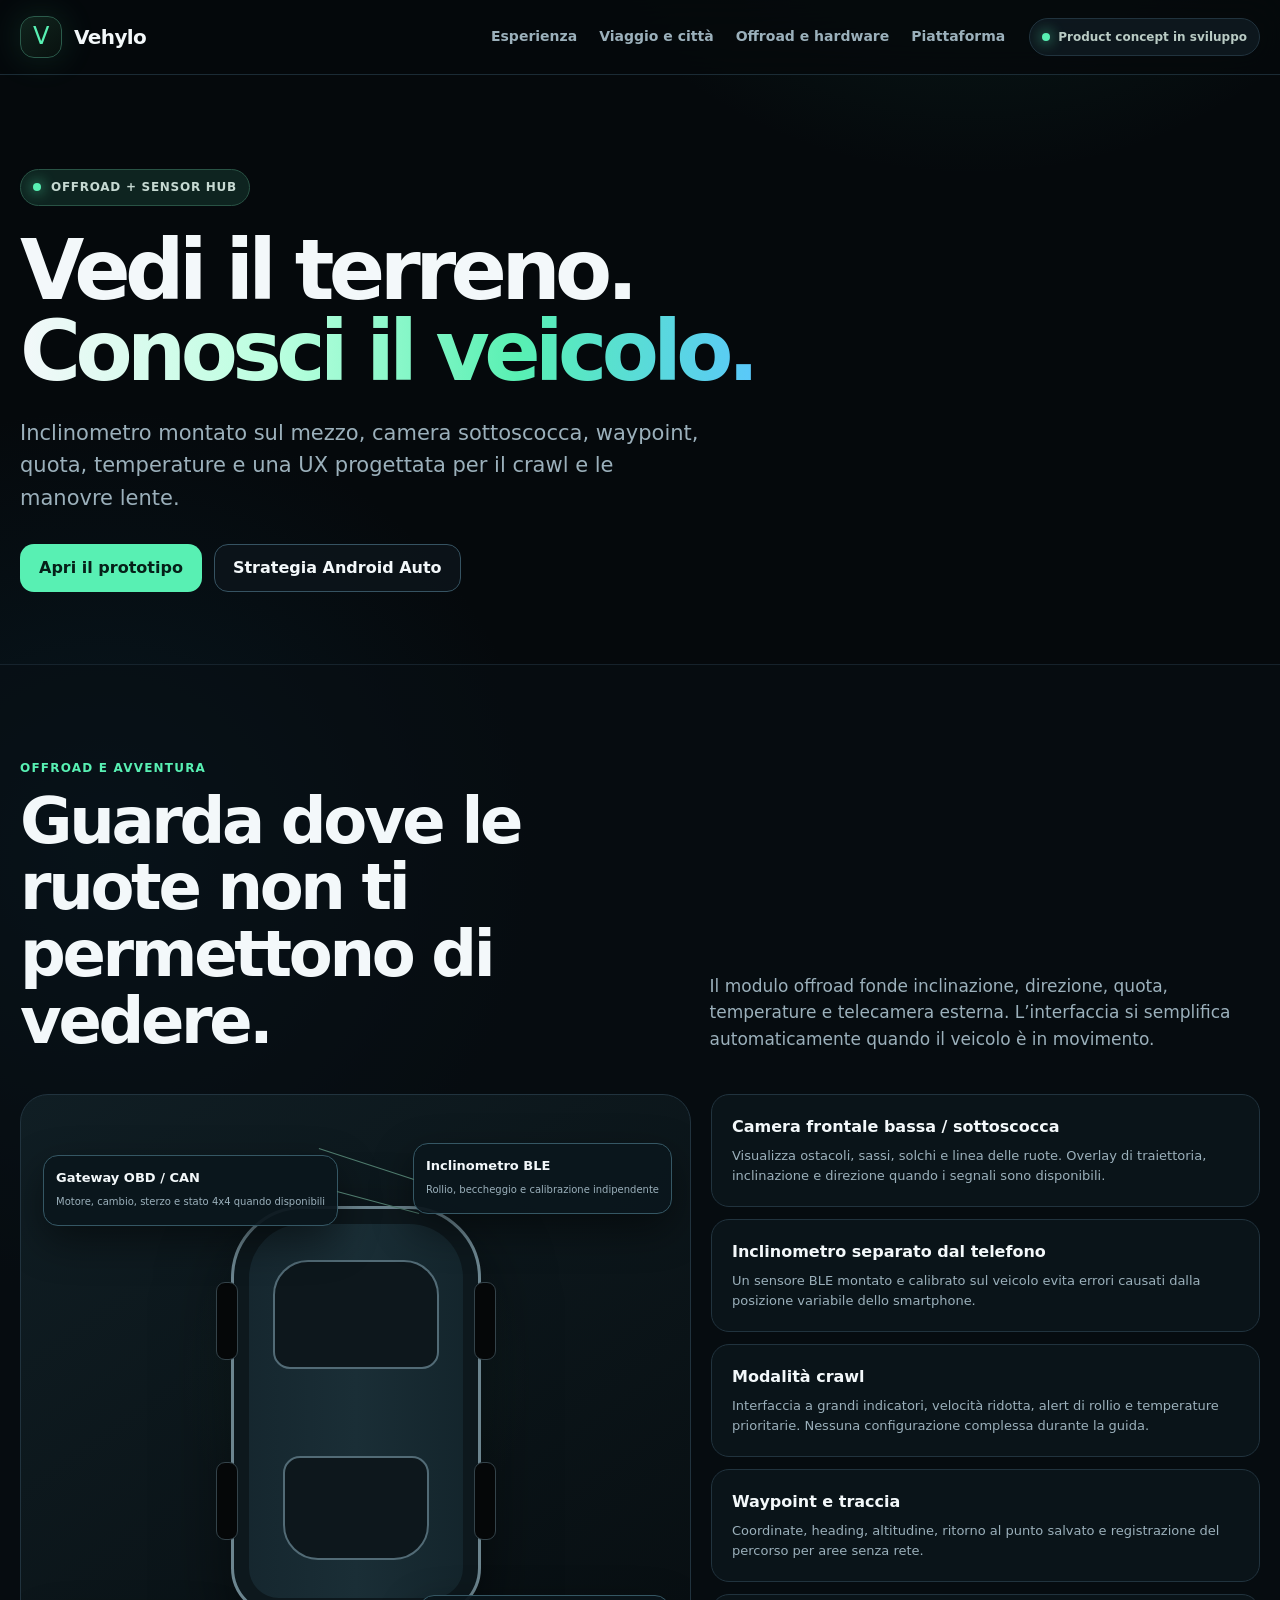
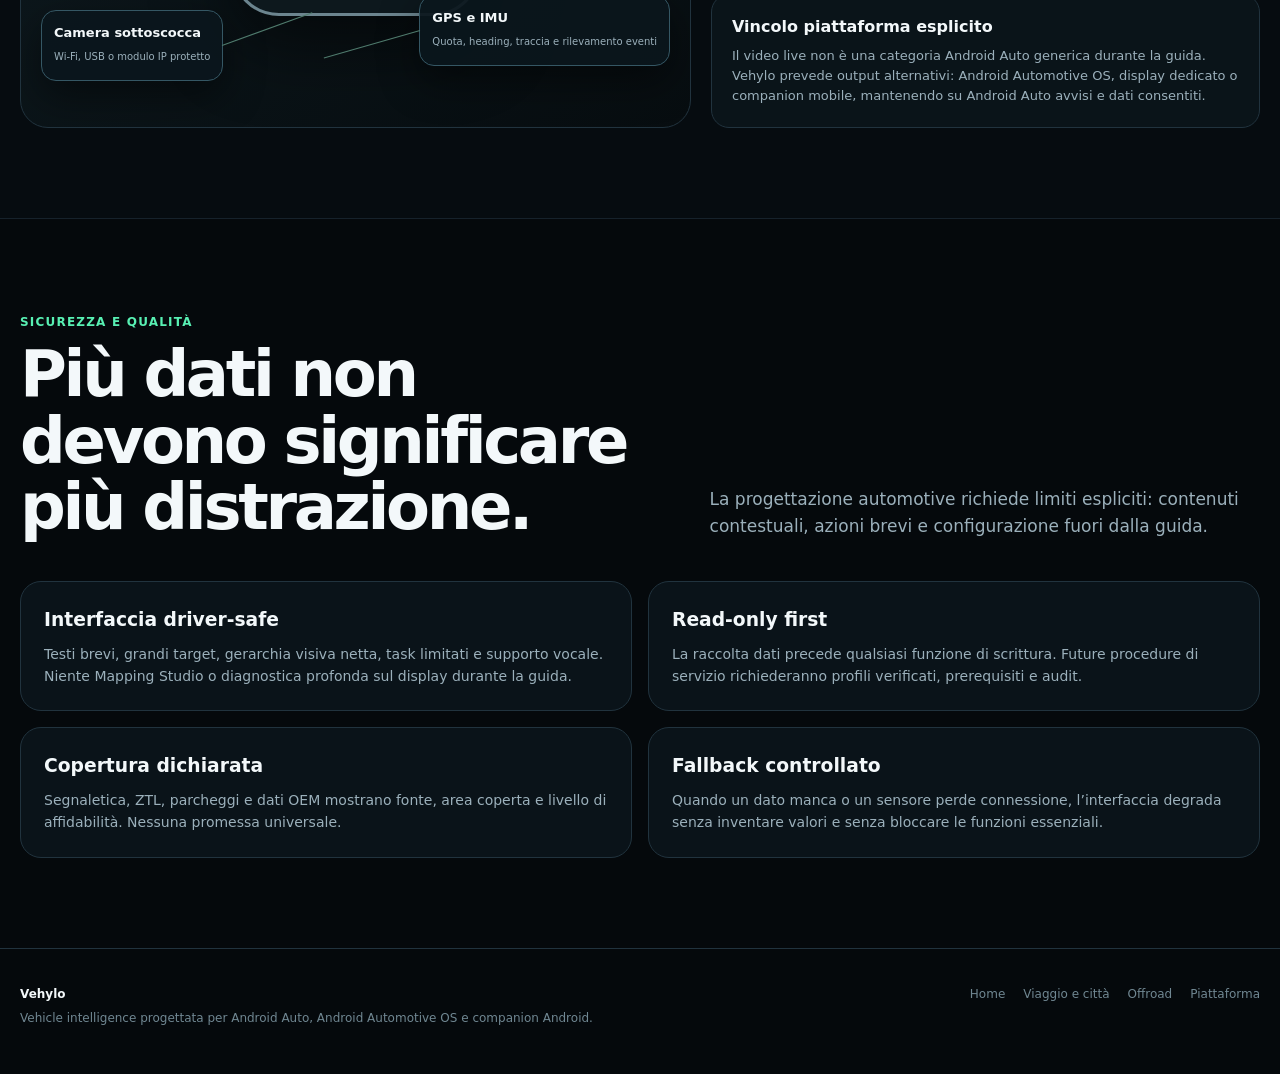
==== offroad.html @ 091d708d "Add offroad hardware experience page" ====
<!doctype html><html lang="it" data-theme="dark"><head><meta charset="utf-8"><meta name="viewport" content="width=device-width,initial-scale=1"><meta name="theme-color" content="#050a0d"><meta name="color-scheme" content="dark"><meta name="description" content="Vehylo: vehicle intelligence per Android Auto, viaggio, città e offroad."><title>Vehylo — Offroad, sensori e telecamere</title><link rel="stylesheet" href="assets/vehylo-v2-base.css"><link rel="stylesheet" href="assets/vehylo-v2-components-1.css"><link rel="stylesheet" href="assets/vehylo-v2-components-2.css"><link rel="stylesheet" href="assets/vehylo-v2-components-3.css"><link rel="stylesheet" href="assets/vehylo-v2-components-4.css"></head><body><header class="topbar"><div class="container nav"><a class="brand" href="index.html"><span class="logo">V</span><span>Vehylo</span></a><nav class="navlinks" aria-label="Navigazione principale"><a href="index.html#esperienza">Esperienza</a><a href="viaggio-urbano.html">Viaggio e città</a><a href="offroad.html">Offroad e hardware</a><a href="platform.html">Piattaforma</a></nav><span class="nav-status"><span class="pulse"></span> Product concept in sviluppo</span><a class="menu-button" href="platform.html" aria-label="Apri sezioni">☰</a></div></header><main id="top"><section class="hero"><div class="container"><span class="eyebrow"><span class="pulse"></span>OFFROAD + SENSOR HUB</span><h1>Vedi il terreno.<br><span class="gradient-text">Conosci il veicolo.</span></h1><p class="hero-copy">Inclinometro montato sul mezzo, camera sottoscocca, waypoint, quota, temperature e una UX progettata per il crawl e le manovre lente.</p><div class="hero-actions"><a class="button" href="index.html#esperienza">Apri il prototipo</a><a class="button secondary" href="platform.html">Strategia Android Auto</a></div></div></section><section class="section soft" id="offroad">
<div class="container">
<div class="section-heading">
<div><span class="section-kicker">Offroad e avventura</span><h2>Guarda dove le ruote non ti permettono di vedere.</h2></div>
<p>Il modulo offroad fonde inclinazione, direzione, quota, temperature e telecamera esterna. L’interfaccia si semplifica automaticamente quando il veicolo è in movimento.</p>
</div>
<div class="hardware-layout">
<div aria-label="Schema sensori e telecamera Vehylo" class="hardware-visual">
<div class="car-silhouette"><i class="wheel w1"></i><i class="wheel w2"></i><i class="wheel w3"></i><i class="wheel w4"></i></div>
<div class="hardware-node obd"><strong>Gateway OBD / CAN</strong><span>Motore, cambio, sterzo e stato 4x4 quando disponibili</span></div>
<div class="hardware-node incline"><strong>Inclinometro BLE</strong><span>Rollio, beccheggio e calibrazione indipendente</span></div>
<div class="hardware-node camera"><strong>Camera sottoscocca</strong><span>Wi-Fi, USB o modulo IP protetto</span></div>
<div class="hardware-node gps"><strong>GPS e IMU</strong><span>Quota, heading, traccia e rilevamento eventi</span></div>
</div>
<div class="hardware-copy">
<div class="hardware-item"><strong>Camera frontale bassa / sottoscocca</strong><p>Visualizza ostacoli, sassi, solchi e linea delle ruote. Overlay di traiettoria, inclinazione e direzione quando i segnali sono disponibili.</p></div>
<div class="hardware-item"><strong>Inclinometro separato dal telefono</strong><p>Un sensore BLE montato e calibrato sul veicolo evita errori causati dalla posizione variabile dello smartphone.</p></div>
<div class="hardware-item"><strong>Modalità crawl</strong><p>Interfaccia a grandi indicatori, velocità ridotta, alert di rollio e temperature prioritarie. Nessuna configurazione complessa durante la guida.</p></div>
<div class="hardware-item"><strong>Waypoint e traccia</strong><p>Coordinate, heading, altitudine, ritorno al punto salvato e registrazione del percorso per aree senza rete.</p></div>
<div class="hardware-item"><strong>Vincolo piattaforma esplicito</strong><p>Il video live non è una categoria Android Auto generica durante la guida. Vehylo prevede output alternativi: Android Automotive OS, display dedicato o companion mobile, mantenendo su Android Auto avvisi e dati consentiti.</p></div>
</div>
</div>
</div>
</section><section class="section" id="sicurezza">
<div class="container">
<div class="section-heading">
<div><span class="section-kicker">Sicurezza e qualità</span><h2>Più dati non devono significare più distrazione.</h2></div>
<p>La progettazione automotive richiede limiti espliciti: contenuti contestuali, azioni brevi e configurazione fuori dalla guida.</p>
</div>
<div class="safety-grid">
<div class="safety-card"><h3>Interfaccia driver-safe</h3><p>Testi brevi, grandi target, gerarchia visiva netta, task limitati e supporto vocale. Niente Mapping Studio o diagnostica profonda sul display durante la guida.</p></div>
<div class="safety-card"><h3>Read-only first</h3><p>La raccolta dati precede qualsiasi funzione di scrittura. Future procedure di servizio richiederanno profili verificati, prerequisiti e audit.</p></div>
<div class="safety-card"><h3>Copertura dichiarata</h3><p>Segnaletica, ZTL, parcheggi e dati OEM mostrano fonte, area coperta e livello di affidabilità. Nessuna promessa universale.</p></div>
<div class="safety-card"><h3>Fallback controllato</h3><p>Quando un dato manca o un sensore perde connessione, l’interfaccia degrada senza inventare valori e senza bloccare le funzioni essenziali.</p></div>
</div>
</div>
</section></main><footer><div class="container footer-grid"><div><div class="footer-brand">Vehylo</div><div>Vehicle intelligence progettata per Android Auto, Android Automotive OS e companion Android.</div></div><div class="footer-links"><a href="index.html">Home</a><a href="viaggio-urbano.html">Viaggio e città</a><a href="offroad.html">Offroad</a><a href="platform.html">Piattaforma</a></div></div></footer></body></html>
---- assets/vehylo-v2-base.css ----
:root {
      --bg: #05090c;
      --bg-soft: #091117;
      --surface: #0c151b;
      --surface-2: #111e26;
      --surface-3: #162630;
      --line: #21333e;
      --line-strong: #365362;
      --text: #f3f8fa;
      --muted: #9bb0bb;
      --muted-2: #708792;
      --green: #58f0b3;
      --green-soft: #183e32;
      --blue: #5ac8fa;
      --blue-soft: #143346;
      --orange: #ffb76a;
      --red: #ff7474;
      --yellow: #f6dc72;
      --radius-sm: 12px;
      --radius: 20px;
      --radius-lg: 32px;
      --shadow: 0 24px 80px rgba(0, 0, 0, .42);
      --max: 1240px;
    }

    * { box-sizing: border-box; }
    html { scroll-behavior: smooth; }
    body {
      margin: 0;
      min-width: 320px;
      color: var(--text);
      background:
        radial-gradient(circle at 76% -12%, rgba(31, 128, 101, .28), transparent 31rem),
        radial-gradient(circle at 8% 32%, rgba(20, 77, 106, .22), transparent 28rem),
        var(--bg);
      font-family: Inter, ui-sans-serif, system-ui, -apple-system, BlinkMacSystemFont, "Segoe UI", sans-serif;
      line-height: 1.55;
      -webkit-font-smoothing: antialiased;
    }

    a { color: inherit; text-decoration: none; }
    button, input, textarea { font: inherit; }
    button { color: inherit; }
    img, svg { max-width: 100%; }
    section { scroll-margin-top: 88px; }

    .container {
      width: min(var(--max), calc(100% - 36px));
      margin-inline: auto;
    }

    .topbar {
      position: sticky;
      top: 0;
      z-index: 100;
      background: rgba(5, 9, 12, .82);
      border-bottom: 1px solid rgba(54, 83, 98, .48);
      backdrop-filter: blur(18px);
    }

    .nav {
      min-height: 74px;
      display: flex;
      align-items: center;
      gap: 24px;
    }

    .brand {
      display: inline-flex;
      align-items: center;
      gap: 12px;
      font-size: 20px;
      font-weight: 850;
      letter-spacing: -.03em;
    }

    .logo {
      width: 42px;
      height: 42px;
      display: grid;
      place-items: center;
      border: 1px solid #2b5b4b;
      border-radius: 14px;
      color: var(--green);
      background: linear-gradient(145deg, #10241d, #08110f);
      box-shadow: 0 0 36px rgba(88, 240, 179, .14);
      font-weight: 500;
      font-size: 24px;
    }

    .navlinks {
      margin-left: auto;
      display: flex;
      align-items: center;
      gap: 22px;
      color: var(--muted);
      font-size: 14px;
      font-weight: 650;
    }

    .navlinks a:hover { color: var(--text); }

    .nav-status {
      display: inline-flex;
      align-items: center;
      gap: 8px;
      padding: 9px 12px;
      border: 1px solid var(--line);
      border-radius: 999px;
      color: #b9cbc4;
      background: rgba(17, 30, 38, .72);
      font-size: 12px;
      font-weight: 700;
    }

    .pulse {
      width: 8px;
      height: 8px;
      border-radius: 50%;
      background: var(--green);
      box-shadow: 0 0 14px var(--green);
    }

    .menu-button { display: none; }

    .hero {
      padding: 94px 0 72px;
      overflow: hidden;
    }

    .hero-grid {
      display: grid;
      grid-template-columns: .92fr 1.08fr;
      align-items: center;
      gap: 66px;
    }

    .eyebrow {
      display: inline-flex;
      align-items: center;
      gap: 10px;
      color: #c6d9d2;
      background: rgba(19, 48, 40, .7);
      border: 1px solid #295345;
      border-radius: 999px;
      padding: 8px 12px;
      font-size: 12px;
      font-weight: 750;
      letter-spacing: .06em;
      text-transform: uppercase;
    }

    h1, h2, h3, p { margin-top: 0; }

    h1 {
      margin: 24px 0 24px;
      max-width: 780px;
      font-size: clamp(48px, 6.5vw, 88px);
      line-height: .98;
      letter-spacing: -.067em;
    }

    .gradient-text {
      color: transparent;
      background: linear-gradient(92deg, var(--text) 0%, #baffdf 35%, var(--green) 68%, var(--blue) 100%);
      -webkit-background-clip: text;
      background-clip: text;
    }

    .hero-copy {
      max-width: 680px;
      color: var(--muted);
      font-size: clamp(17px, 2vw, 21px);
    }

    .hero-actions {
      display: flex;
      flex-wrap: wrap;
      gap: 12px;
      margin-top: 30px;
    }

    .button {
      min-height: 48px;
      display: inline-flex;
      align-items: center;
      justify-content: center;
      gap: 9px;
      padding: 0 18px;
      border: 1px solid transparent;
      border-radius: 14px;
      background: var(--green);
      color: #062019;
      font-weight: 850;
      cursor: pointer;
      transition: transform .18s ease, border-color .18s ease, background .18s ease;
    }

    .button:hover { transform: translateY(-2px); }
    .button.secondary {
      color: var(--text);
      border-color: var(--line-strong);
      background: rgba(12, 21, 27, .84);
    }

    .hero-meta {
      display: grid;
      grid-template-columns: repeat(3, minmax(0, 1fr));
      gap: 10px;
      margin-top: 34px;
      max-width: 640px;
    }

    .meta-card {
      min-height: 92px;
      padding: 15px;
      border: 1px solid var(--line);
      border-radius: 16px;
      background: rgba(9, 17, 23, .76);
    }

    .meta-card strong { display: block; font-size: 15px; }
    .meta-card span { color: var(--muted-2); font-size: 12px; }

    .headunit-shell {
      position: relative;
      padding: 18px;
      border: 1px solid #304956;
      border-radius: 38px;
      background: linear-gradient(145deg, #17232a, #070b0e 70%);
      box-shadow: var(--shadow), 0 0 90px rgba(88, 240, 179, .09);
    }

    .headunit-shell::before,
    .headunit-shell::after {
      content: "";
      position: absolute;
      top: 50%;
      width: 9px;
      height: 84px;
      border-radius: 8px;
      background: #18242b;
      border: 1px solid #263740;
      transform: translateY(-50%);
    }
    .headunit-shell::before { left: -10px; }
    .headunit-shell::after { right: -10px; }

    .headunit {
      position: relative;
      aspect-ratio: 16 / 9.35;
      overflow: hidden;
      border: 1px solid #263c46;
      border-radius: 26px;
      background: #071016;
    }

    .headunit-status {
      height: 42px;
      display: flex;
      align-items: center;
      justify-content: space-between;
      gap: 12px;
      padding: 0 18px;
      color: #b3c4cc;
      background: #0c151b;
      border-bottom: 1px solid #1c2c35;
      font-size: 11px;
      font-weight: 720;
    }

    .headunit-status .left,
    .headunit-status .right { display: flex; align-items: center; gap: 10px; }

    .signal-bars { display: inline-flex; gap: 2px; align-items: end; height: 13px; }
    .signal-bars i { display: block; width: 3px; background: #cfe0e7; border-radius: 2px; }
    .signal-bars i:nth-child(1) { height: 4px; }
    .signal-bars i:nth-child(2) { height: 7px; }
    .signal-bars i:nth-child(3) { height: 10px; }
    .signal-bars i:nth-child(4) { height: 13px; }

    .headunit-body {
      display: grid;
      grid-template-columns: 82px 1fr;
      height: calc(100% - 42px);
    }

    .car-rail {
      display: flex;
      flex-direction: column;
      align-items: center;
      gap: 10px;
      padding: 14px 10px;
      background: #091218;
      border-right: 1px solid #1b2a32;
    }

    .rail-icon {
      width: 52px;
      height: 48px;
      display: grid;
      place-items: center;
      border: 1px solid transparent;
      border-radius: 15px;
      color: #78909b;
      background: transparent;
      font-size: 18px;
    }

    .rail-icon.active {
      color: var(--green);
      background: #10251f;
      border-color: #285444;
      box-shadow: inset 3px 0 0 var(--green);
    }

    .rail-icon.bottom { margin-top: auto; }

    .car-content {
      position: relative;
      overflow: hidden;
      padding: 17px;
      background:
        linear-gradient(110deg, rgba(7, 16, 22, .98), rgba(9, 23, 28, .95)),
        radial-gradient(circle at 70% 20%, #15382e, transparent 60%);
    }

    .car-topline {
      display: flex;
      justify-content: space-between;
      align-items: start;
      gap: 14px;
      margin-bottom: 14px;
    }

    .car-title small { color: var(--muted-2); font-size: 10px; letter-spacing: .08em; }
    .car-title strong { display: block; margin-top: 2px; font-size: 19px; letter-spacing: -.02em; }

    .drive-badge {
      display: inline-flex;
      align-items: center;
      gap: 6px;
      padding: 7px 9px;
      border: 1px solid #254b3f;
      border-radius: 999px;
      color: #aee6d0;
      background: #10271f;
      font-size: 9px;
      font-weight: 750;
    }

    .travel-layout {
      display: grid;
      grid-template-columns: 1.4fr .8fr;
      gap: 12px;
      height: calc(100% - 54px);
    }

    .map-card {
      position: relative;
      min-height: 0;
      overflow: hidden;
      border: 1px solid #22343d;
      border-radius: 18px;
      background: #10212a;
    }

    .map-grid {
      position: absolute;
      inset: 0;
      opacity: .65;
      background:
        linear-gradient(32deg, transparent 46%, #2a4852 47%, #2a4852 49%, transparent 50%),
        linear-gradient(145deg, transparent 36%, #203942 37%, #203942 39%, transparent 40%),
        repeating-linear-gradient(0deg, transparent 0 36px, rgba(62, 92, 104, .28) 37px 38px),
        repeating-linear-gradient(90deg, transparent 0 52px, rgba(62, 92, 104, .26) 53px 54px),
        #10212a;
    }

    .route {
      position: absolute;
      width: 78%;
      height: 54%;
      left: 9%;
      top: 24%;
      border: 5px solid transparent;
      border-top-color: var(--blue);
      border-right-color: var(--blue);
      border-radius: 50%;
      transform: rotate(-12deg);
      filter: drop-shadow(0 0 8px rgba(90, 200, 250, .42));
    }

    .route::after {
      content: "";
      position: absolute;
      right: 3%;
      bottom: -6px;
      width: 11px;
      height: 11px;
      border-radius: 50%;
      background: var(--blue);
      border: 3px solid white;
    }

    .vehicle-arrow {
      position: absolute;
      left: 47%;
      top: 48%;
      width: 0;
      height: 0;
      border-left: 9px solid transparent;
      border-right: 9px solid transparent;
      border-bottom: 23px solid white;
      filter: drop-shadow(0 4px 7px #000);
      transform: rotate(28deg);
    }

    .speed-limit {
      position: absolute;
      left: 13px;
      bottom: 13px;
      width: 52px;
      height: 52px;
      display: grid;
      place-items: center;
      border: 5px solid #ef4c4c;
      border-radius: 50%;
      color: #10171a;
      background: white;
      font-size: 19px;
      font-weight: 900;
    }

    .map-chip {
      position: absolute;
      right: 12px;
      top: 12px;
      padding: 8px 10px;
      border: 1px solid #315160;
      border-radius: 12px;
      background: rgba(5, 13, 17, .84);
      color: #cbdbe2;
      font-size: 10px;
    }

    .car-stack { display: grid; grid-template-rows: repeat(3, 1fr); gap: 9px; min-height: 0; }
    .car-card {
      min-height: 0;
      padding: 12px;
      border: 1px solid #263b45;
      border-radius: 15px;
      background: linear-gradient(145deg, #122129, #0a151b);
    }
    .car-card small { color: #8198a3; font-size: 9px; text-transform: uppercase; letter-spacing: .07em; }
    .car-card strong { display: block; margin-top: 3px; font-size: 16px; line-height: 1.15; }
    .car-card span { display: block; margin-top: 4px; color: #9fb3bc; font-size: 9px; line-height: 1.25; }

    .floating-note {
      position: absolute;
      right: -22px;
      bottom: -28px;
      max-width: 270px;
      padding: 16px;
      border: 1px solid #2d5649;
      border-radius: 18px;
      color: #bed7ce;
      background: rgba(12, 31, 25, .94);
      box-shadow: var(--shadow);
      font-size: 12px;
    }
    .floating-note strong { display: block; color: var(--green); margin-bottom: 4px; }

    .truth-strip {
      padding: 18px 0 0;
    }

    .truth-box {
      display: grid;
      grid-template-columns: auto 1fr;
      gap: 16px;
      align-items: start;
      padding: 20px;
      border: 1px solid #375564;
      border-radius: 18px;
      background: rgba(12, 23, 29, .82);
    }

    .truth-icon {
      width: 42px;
      height: 42px;
      display: grid;
      place-items: center;
      border-radius: 13px;
      background: var(--blue-soft);
      color: var(--blue);
      font-weight: 900;
    }

    .truth-box strong { display: block; margin-bottom: 5px; }
    .truth-box p { margin-bottom: 0; color: var(--muted); font-size: 14px; }

    .section {
      padding: 90px 0;
    }

    .section.soft {
      border-top: 1px solid rgba(33, 51, 62, .58);
      border-bottom: 1px solid rgba(33, 51, 62, .58);
      background: rgba(8, 15, 20, .58);
    }

    .section-heading {
      display: grid;
      grid-template-columns: 1fr .85fr;
      gap: 42px;
      align-items: end;
      margin-bottom: 40px;
    }

    .section-kicker {
      display: inline-block;
      margin-bottom: 10px;
      color: var(--green);
      font-size: 12px;
      font-weight: 850;
      letter-spacing: .1em;
      text-transform: uppercase;
    }

    h2 {
      margin-bottom: 0;
      font-size: clamp(37px, 5vw, 64px);
      line-height: 1.04;
      letter-spacing: -.052em;
    }

    .section-heading p {
      margin-bottom: 2px;
      color: var(--muted);
      font-size: 17px;
    }

    .platform-grid {
      display: grid;
      grid-template-columns: repeat(3, 1fr);
      gap: 16px;
    }

    .platform-card {
      position: relative;
      min-height: 310px;
      padding: 25px;
      overflow: hidden;
      border: 1px solid var(--line);
      border-radius: 24px;
      background: linear-gradient(145deg, rgba(17, 30, 38, .92), rgba(8, 16, 21, .96));
    }

    .platform-card::after {
      content: "";
      position: absolute;
      width: 180px;
      height: 180px;
      right: -70px;
      bottom: -70px;
      border-radius: 50%;
      background: radial-gradient(circle, rgba(88, 240, 179, .14), transparent 66%);
    }

    .platform-number {
      color: #69828e;
      font-size: 12px;
      font-weight: 800;
    }

    .platform-card h3 { margin: 44px 0 12px; font-size: 25px; letter-spacing: -.035em; }
    .platform-card p { color: var(--muted); font-size: 14px; }
    .platform-list { display: grid; gap: 9px; margin-top: 20px; }
    .platform-list div { display: flex; gap: 9px; color: #c6d5dc; font-size: 13px; }
    .platform-list div::before { content: "✓"; color: var(--green); font-weight: 900; }
---- assets/vehylo-v2-components-1.css ----
.simulator {
      display: grid;
      grid-template-columns: 250px 1fr;
      gap: 18px;
    }

    .mode-list {
      display: grid;
      align-content: start;
      gap: 10px;
    }

    .mode-button {
      width: 100%;
      display: grid;
      grid-template-columns: 43px 1fr;
      gap: 12px;
      align-items: center;
      padding: 14px;
      text-align: left;
      border: 1px solid var(--line);
      border-radius: 16px;
      background: rgba(10, 20, 26, .8);
      cursor: pointer;
      transition: border-color .18s ease, background .18s ease, transform .18s ease;
    }

    .mode-button:hover { transform: translateX(3px); }
    .mode-button.active {
      border-color: #39735f;
      background: #102a22;
    }

    .mode-icon {
      width: 43px;
      height: 43px;
      display: grid;
      place-items: center;
      border: 1px solid #2a4652;
      border-radius: 13px;
      color: #a9bec7;
      background: #0b171d;
      font-size: 18px;
    }
    .mode-button.active .mode-icon { color: var(--green); border-color: #346b57; background: #112c23; }
    .mode-button strong { display: block; font-size: 14px; }
    .mode-button small { color: var(--muted-2); font-size: 11px; }

    .simulator-stage {
      min-width: 0;
      padding: 16px;
      border: 1px solid #2c414c;
      border-radius: 30px;
      background: linear-gradient(145deg, #17242b, #080d10);
      box-shadow: var(--shadow);
    }

    .sim-screen {
      min-height: 610px;
      border: 1px solid #263c47;
      border-radius: 22px;
      overflow: hidden;
      background: #081116;
    }

    .sim-status {
      height: 50px;
      display: flex;
      justify-content: space-between;
      align-items: center;
      padding: 0 19px;
      color: #afc0c8;
      border-bottom: 1px solid #1e2e36;
      background: #0c161c;
      font-size: 12px;
    }

    .sim-appbar {
      height: 66px;
      display: flex;
      align-items: center;
      gap: 12px;
      padding: 0 20px;
      border-bottom: 1px solid #1e3039;
    }

    .sim-app-icon {
      width: 40px;
      height: 40px;
      display: grid;
      place-items: center;
      border-radius: 12px;
      color: var(--green);
      background: #10261f;
      border: 1px solid #28503f;
    }

    .sim-appbar strong { display: block; }
    .sim-appbar small { color: var(--muted-2); }
    .sim-mode-label { margin-left: auto; padding: 7px 10px; border-radius: 99px; color: #b6cec5; background: #13251f; font-size: 11px; }

    .sim-content { padding: 18px; }
    .sim-grid { display: grid; grid-template-columns: 1.3fr .7fr; gap: 14px; }
    .sim-main, .sim-side-card {
      border: 1px solid #263b46;
      border-radius: 19px;
      background: linear-gradient(145deg, #112129, #0a151a);
    }

    .sim-main { min-height: 392px; padding: 18px; }
    .sim-side { display: grid; gap: 12px; }
    .sim-side-card { padding: 16px; }
    .sim-side-card small { color: var(--muted-2); text-transform: uppercase; letter-spacing: .08em; font-size: 10px; }
    .sim-side-card strong { display: block; margin-top: 4px; font-size: 22px; }
    .sim-side-card p { margin: 6px 0 0; color: var(--muted); font-size: 12px; }

    .sim-alert {
      display: flex;
      align-items: center;
      gap: 12px;
      margin-top: 14px;
      padding: 15px;
      border: 1px solid #4b4a30;
      border-radius: 16px;
      background: #282518;
    }
    .sim-alert .alert-icon { width: 39px; height: 39px; display: grid; place-items: center; border-radius: 12px; background: #423817; color: var(--yellow); }
    .sim-alert strong { display: block; font-size: 13px; }
    .sim-alert span { color: #c8bd8a; font-size: 11px; }

    .route-overview {
      position: relative;
      height: 100%;
      min-height: 350px;
      overflow: hidden;
      border-radius: 14px;
      background:
        linear-gradient(36deg, transparent 47%, rgba(72, 105, 117, .45) 48%, rgba(72, 105, 117, .45) 49%, transparent 50%),
        linear-gradient(150deg, transparent 38%, rgba(54, 87, 100, .37) 39%, rgba(54, 87, 100, .37) 41%, transparent 42%),
        repeating-linear-gradient(0deg, transparent 0 47px, rgba(67, 93, 105, .19) 48px 49px),
        repeating-linear-gradient(90deg, transparent 0 67px, rgba(67, 93, 105, .18) 68px 69px),
        #11252d;
    }

    .route-line {
      position: absolute;
      left: 16%;
      top: 23%;
      width: 67%;
      height: 55%;
      border: 7px solid transparent;
      border-top-color: var(--blue);
      border-right-color: var(--blue);
      border-radius: 50%;
      transform: rotate(-10deg);
    }

    .route-pin { position: absolute; right: 17%; bottom: 20%; width: 15px; height: 15px; border-radius: 50%; border: 4px solid white; background: var(--blue); }
    .route-label { position: absolute; left: 16px; top: 16px; padding: 9px 12px; border: 1px solid #36515d; border-radius: 12px; background: rgba(5, 13, 17, .82); font-size: 12px; }
    .route-speed { position: absolute; left: 17px; bottom: 17px; width: 62px; height: 62px; display: grid; place-items: center; border: 6px solid #ef5151; border-radius: 50%; color: #101416; background: white; font-weight: 900; font-size: 22px; }

    .urban-map {
      position: relative;
      min-height: 350px;
      overflow: hidden;
      border-radius: 14px;
      background: #111f26;
    }
    .urban-road { position: absolute; background: #263943; border: 1px solid #334c57; }
    .urban-road.r1 { left: -10%; top: 41%; width: 120%; height: 72px; transform: rotate(-8deg); }
    .urban-road.r2 { left: 45%; top: -10%; width: 72px; height: 120%; transform: rotate(14deg); }
    .urban-road.r3 { left: -8%; top: 72%; width: 115%; height: 50px; transform: rotate(4deg); }
    .urban-block { position: absolute; border: 1px solid #2a424d; border-radius: 7px; background: #182b34; }
    .urban-block.b1 { left: 8%; top: 8%; width: 26%; height: 25%; }
    .urban-block.b2 { left: 61%; top: 8%; width: 29%; height: 29%; }
    .urban-block.b3 { left: 9%; top: 55%; width: 24%; height: 13%; }
    .urban-block.b4 { left: 64%; top: 55%; width: 27%; height: 13%; }
    .zone-badge { position: absolute; right: 18px; top: 18px; padding: 10px 13px; border: 1px solid #73523e; border-radius: 13px; color: #ffd4b1; background: rgba(62, 35, 22, .9); font-weight: 800; font-size: 12px; }
    .parking-pin { position: absolute; left: 24%; bottom: 20%; width: 42px; height: 42px; display: grid; place-items: center; border: 3px solid white; border-radius: 50%; background: #3379d8; font-weight: 900; }
    .school-pin { position: absolute; left: 54%; top: 34%; padding: 8px 10px; border-radius: 10px; color: #2b2204; background: var(--yellow); font-size: 11px; font-weight: 900; }

    .offroad-main {
      display: grid;
      grid-template-columns: 1.25fr .75fr;
      gap: 13px;
      height: 100%;
    }

    .camera-feed {
      position: relative;
      min-height: 350px;
      overflow: hidden;
      border-radius: 14px;
      background:
        linear-gradient(to bottom, #223642 0 28%, #293a34 29% 43%, #312e26 44% 100%);
    }

    .mountain { position: absolute; bottom: 42%; width: 0; height: 0; border-left: 120px solid transparent; border-right: 120px solid transparent; border-bottom: 115px solid #263d39; }
    .mountain.m1 { left: -30px; }
    .mountain.m2 { right: -40px; border-left-width: 150px; border-right-width: 150px; border-bottom-color: #20352f; }
    .trail { position: absolute; left: 21%; bottom: -10%; width: 58%; height: 66%; background: #4c4436; clip-path: polygon(36% 0, 64% 0, 100% 100%, 0 100%); }
    .rock { position: absolute; border-radius: 45% 55% 35% 65%; background: #5b5448; box-shadow: inset -7px -7px 0 rgba(0,0,0,.13); }
    .rock.r1 { width: 61px; height: 39px; left: 17%; bottom: 15%; }
    .rock.r2 { width: 48px; height: 34px; right: 18%; bottom: 28%; }
    .rock.r3 { width: 32px; height: 23px; left: 46%; bottom: 9%; }
    .camera-label { position: absolute; left: 12px; top: 12px; padding: 8px 10px; border: 1px solid #5a655f; border-radius: 10px; background: rgba(4, 8, 9, .72); color: #dce7e2; font-size: 10px; }
    .trajectory { position: absolute; left: 35%; bottom: 0; width: 30%; height: 68%; border-left: 3px dashed rgba(88, 240, 179, .86); border-right: 3px dashed rgba(88, 240, 179, .86); clip-path: polygon(34% 0, 66% 0, 100% 100%, 0 100%); }

    .inclinometer {
      display: grid;
      align-content: center;
      justify-items: center;
      gap: 16px;
      padding: 14px;
      border: 1px solid #2b4540;
      border-radius: 14px;
      background: #0f211d;
    }

    .roll-gauge {
      position: relative;
      width: 155px;
      height: 155px;
      border: 1px solid #42655b;
      border-radius: 50%;
      background:
        linear-gradient(90deg, transparent 49.5%, rgba(150, 182, 171, .32) 50%, transparent 50.5%),
        linear-gradient(0deg, transparent 49.5%, rgba(150, 182, 171, .32) 50%, transparent 50.5%),
        radial-gradient(circle, #172f28, #0b1814);
    }
    .roll-gauge::after { content: ""; position: absolute; left: 22px; right: 22px; top: 72px; height: 10px; border-radius: 8px; background: var(--green); box-shadow: 0 0 15px rgba(88, 240, 179, .45); transform: rotate(-9deg); }
    .roll-gauge .vehicle-shape { position: absolute; left: 50%; top: 50%; width: 48px; height: 75px; border: 3px solid #e5f3ed; border-radius: 16px 16px 11px 11px; transform: translate(-50%, -50%) rotate(-9deg); }
    .gauge-reading { text-align: center; }
    .gauge-reading strong { display: block; font-size: 27px; }
    .gauge-reading span { color: var(--muted); font-size: 11px; }

    .vehicle-health {
      display: grid;
      grid-template-columns: .72fr 1.28fr;
      gap: 14px;
    }

    .health-score {
      display: grid;
      place-items: center;
      min-height: 350px;
      border-radius: 14px;
      background: radial-gradient(circle, #16392c, #0d1b17 62%);
    }

    .score-ring {
      width: 205px;
      height: 205px;
      display: grid;
      place-items: center;
      border-radius: 50%;
      background: conic-gradient(var(--green) 0 94%, #29423a 94% 100%);
    }
    .score-inner { width: 172px; height: 172px; display: grid; place-items: center; text-align: center; border-radius: 50%; background: #0b1a16; }
    .score-inner strong { display: block; font-size: 50px; line-height: 1; }
    .score-inner span { color: var(--muted); font-size: 12px; }

    .health-list { display: grid; gap: 10px; }
    .health-row { display: grid; grid-template-columns: 1fr auto; gap: 10px; padding: 14px; border: 1px solid #294038; border-radius: 13px; background: #10201b; }
    .health-row small { display: block; color: var(--muted-2); }
    .health-row strong { font-size: 14px; }
    .health-state { align-self: center; padding: 5px 8px; border-radius: 99px; color: #b9f0d8; background: #17382d; font-size: 10px; font-weight: 850; }
    .health-state.warn { color: #ffe0b8; background: #3a2b19; }
---- assets/vehylo-v2-components-2.css ----
.usecase-grid {
      display: grid;
      grid-template-columns: repeat(3, 1fr);
      gap: 16px;
    }

    .feature-card {
      min-height: 265px;
      padding: 24px;
      border: 1px solid var(--line);
      border-radius: 22px;
      background: linear-gradient(145deg, rgba(17, 30, 38, .92), rgba(8, 16, 21, .96));
    }

    .feature-icon {
      width: 46px;
      height: 46px;
      display: grid;
      place-items: center;
      border: 1px solid #315367;
      border-radius: 14px;
      color: var(--blue);
      background: #112531;
      font-weight: 900;
    }

    .feature-card h3 { margin: 35px 0 10px; font-size: 21px; letter-spacing: -.025em; }
    .feature-card p { color: var(--muted); font-size: 14px; }
    .feature-tags { display: flex; flex-wrap: wrap; gap: 6px; margin-top: 18px; }
    .feature-tags span { padding: 5px 8px; border: 1px solid #2b454f; border-radius: 999px; color: #a8bec7; background: #0c1a20; font-size: 10px; }

    .hardware-layout {
      display: grid;
      grid-template-columns: 1.1fr .9fr;
      gap: 20px;
      align-items: stretch;
    }

    .hardware-visual {
      position: relative;
      min-height: 540px;
      overflow: hidden;
      border: 1px solid var(--line);
      border-radius: 28px;
      background:
        radial-gradient(circle at 50% 45%, rgba(40, 90, 75, .28), transparent 36%),
        linear-gradient(145deg, #101e24, #070d10);
    }

    .car-silhouette {
      position: absolute;
      left: 50%;
      top: 50%;
      width: 250px;
      height: 410px;
      border: 3px solid #6c858f;
      border-radius: 72px 72px 48px 48px;
      transform: translate(-50%, -50%);
      background: linear-gradient(90deg, #15262e, #1a2e36 50%, #13242b);
      box-shadow: inset 0 0 0 15px #0d181d, 0 30px 70px #0008;
    }

    .car-silhouette::before { content: ""; position: absolute; left: 39px; right: 39px; top: 51px; height: 105px; border: 2px solid #526b76; border-radius: 35px 35px 17px 17px; background: #0d171c; }
    .car-silhouette::after { content: ""; position: absolute; left: 49px; right: 49px; bottom: 53px; height: 100px; border: 2px solid #526b76; border-radius: 17px 17px 35px 35px; background: #0d171c; }
    .wheel { position: absolute; width: 22px; height: 78px; border-radius: 9px; background: #050708; border: 1px solid #34434a; }
    .wheel.w1 { left: -18px; top: 73px; }
    .wheel.w2 { right: -18px; top: 73px; }
    .wheel.w3 { left: -18px; bottom: 73px; }
    .wheel.w4 { right: -18px; bottom: 73px; }

    .hardware-node {
      position: absolute;
      min-width: 155px;
      padding: 12px;
      border: 1px solid #355764;
      border-radius: 15px;
      background: rgba(10, 22, 28, .93);
      box-shadow: 0 15px 40px #0007;
    }
    .hardware-node strong { display: block; font-size: 13px; }
    .hardware-node span { color: var(--muted); font-size: 10px; }
    .hardware-node::after { content: ""; position: absolute; height: 1px; background: #4f7b6d; }
    .hardware-node.camera { left: 20px; bottom: 46px; }
    .hardware-node.camera::after { left: 100%; top: 50%; width: 96px; transform: rotate(-20deg); transform-origin: left; }
    .hardware-node.incline { right: 18px; top: 48px; }
    .hardware-node.incline::after { right: 100%; top: 50%; width: 100px; transform: rotate(18deg); transform-origin: right; }
    .hardware-node.obd { left: 22px; top: 60px; }
    .hardware-node.obd::after { left: 100%; top: 50%; width: 85px; transform: rotate(15deg); transform-origin: left; }
    .hardware-node.gps { right: 20px; bottom: 61px; }
    .hardware-node.gps::after { right: 100%; top: 50%; width: 100px; transform: rotate(-16deg); transform-origin: right; }

    .hardware-copy {
      display: grid;
      align-content: start;
      gap: 12px;
    }
    .hardware-item { padding: 20px; border: 1px solid var(--line); border-radius: 18px; background: rgba(11, 22, 28, .82); }
    .hardware-item strong { display: block; margin-bottom: 6px; }
    .hardware-item p { margin-bottom: 0; color: var(--muted); font-size: 13px; }
---- assets/vehylo-v2-components-3.css ----
.context-engine {
      display: grid;
      grid-template-columns: .95fr 1.05fr;
      gap: 18px;
    }

    .context-flow {
      padding: 24px;
      border: 1px solid var(--line);
      border-radius: 25px;
      background: rgba(10, 20, 26, .82);
    }

    .flow-node { padding: 15px; border: 1px solid #2b424c; border-radius: 15px; background: #101e25; }
    .flow-node + .flow-arrow { height: 35px; display: grid; place-items: center; color: #54707d; }
    .flow-node strong { display: block; }
    .flow-node span { color: var(--muted); font-size: 12px; }
    .flow-node.output { border-color: #386b59; background: #10271f; }

    .road-sign-wall {
      display: grid;
      grid-template-columns: repeat(2, 1fr);
      gap: 12px;
    }
    .sign-card { min-height: 150px; padding: 18px; border: 1px solid var(--line); border-radius: 18px; background: linear-gradient(145deg, #111f26, #0a151a); }
    .sign-symbol { width: 50px; height: 50px; display: grid; place-items: center; margin-bottom: 18px; border-radius: 50%; background: white; color: #171b1d; border: 5px solid #ea5555; font-weight: 900; }
    .sign-symbol.square { border-radius: 11px; border-color: #4f8de2; color: #2d61ad; }
    .sign-card strong { display: block; font-size: 15px; }
    .sign-card span { color: var(--muted); font-size: 11px; }

    .architecture {
      display: grid;
      grid-template-columns: repeat(4, 1fr);
      gap: 12px;
    }
    .arch-column { padding: 20px; border: 1px solid var(--line); border-radius: 20px; background: rgba(11, 21, 27, .86); }
    .arch-column h3 { font-size: 17px; }
    .arch-chip { margin-top: 8px; padding: 10px; border: 1px solid #2a414b; border-radius: 11px; color: #bacbd2; background: #101c22; font-size: 11px; }

    .matrix-wrap { overflow-x: auto; border: 1px solid var(--line); border-radius: 22px; }
    .matrix { width: 100%; border-collapse: collapse; min-width: 860px; background: #0a141a; }
    .matrix th, .matrix td { padding: 15px 16px; border-bottom: 1px solid #1f3038; text-align: left; font-size: 13px; }
    .matrix th { color: #aabec7; background: #0f1d24; font-size: 11px; text-transform: uppercase; letter-spacing: .07em; }
    .matrix td { color: #c9d6dc; }
    .matrix tr:last-child td { border-bottom: 0; }
    .status-pill { display: inline-flex; align-items: center; gap: 6px; padding: 5px 8px; border-radius: 99px; font-size: 10px; font-weight: 850; }
    .status-pill.now { color: #bff3dd; background: #17382d; }
    .status-pill.next { color: #c7eaff; background: #16354a; }
    .status-pill.research { color: #ffe0b8; background: #392a18; }
---- assets/vehylo-v2-components-4.css ----
.roadmap {
      position: relative;
      display: grid;
      gap: 13px;
    }
    .roadmap::before { content: ""; position: absolute; left: 74px; top: 35px; bottom: 35px; width: 1px; background: #35515d; }
    .roadmap-step { position: relative; display: grid; grid-template-columns: 150px 1fr; gap: 24px; padding: 21px; border: 1px solid var(--line); border-radius: 19px; background: rgba(10, 20, 26, .84); }
    .roadmap-version { display: flex; align-items: center; gap: 14px; color: var(--green); font-weight: 900; }
    .roadmap-version::before { content: ""; position: relative; z-index: 2; width: 13px; height: 13px; border: 4px solid #10231d; border-radius: 50%; background: var(--green); box-shadow: 0 0 13px rgba(88, 240, 179, .45); }
    .roadmap-step h3 { margin-bottom: 7px; font-size: 18px; }
    .roadmap-step p { margin-bottom: 0; color: var(--muted); font-size: 13px; }

    .safety-grid { display: grid; grid-template-columns: repeat(2, 1fr); gap: 16px; }
    .safety-card { padding: 23px; border: 1px solid var(--line); border-radius: 21px; background: rgba(11, 21, 27, .86); }
    .safety-card h3 { margin-bottom: 10px; }
    .safety-card p { margin-bottom: 0; color: var(--muted); font-size: 14px; }

    .faq { max-width: 920px; }
    .faq details { border-bottom: 1px solid var(--line); padding: 20px 0; }
    .faq summary { cursor: pointer; list-style: none; display: flex; justify-content: space-between; gap: 20px; font-weight: 800; }
    .faq summary::-webkit-details-marker { display: none; }
    .faq summary::after { content: "+"; color: var(--green); font-size: 20px; }
    .faq details[open] summary::after { content: "−"; }
    .faq p { margin: 12px 0 0; color: var(--muted); }

    .final-cta {
      padding: 78px 0 90px;
    }
    .cta-panel {
      padding: clamp(30px, 6vw, 68px);
      overflow: hidden;
      border: 1px solid #356153;
      border-radius: 32px;
      background:
        radial-gradient(circle at 85% 20%, rgba(88, 240, 179, .22), transparent 25rem),
        radial-gradient(circle at 12% 100%, rgba(90, 200, 250, .17), transparent 26rem),
        #0c1d18;
      text-align: center;
    }
    .cta-panel h2 { max-width: 900px; margin: 0 auto 18px; }
    .cta-panel p { max-width: 720px; margin: 0 auto; color: #abc1b9; font-size: 17px; }
    .cta-actions { display: flex; justify-content: center; flex-wrap: wrap; gap: 12px; margin-top: 28px; }

    footer { padding: 36px 0 46px; border-top: 1px solid var(--line); color: var(--muted-2); font-size: 12px; }
    .footer-grid { display: grid; grid-template-columns: 1fr auto; gap: 30px; align-items: start; }
    .footer-brand { color: var(--text); font-weight: 850; margin-bottom: 6px; }
    .footer-links { display: flex; flex-wrap: wrap; gap: 18px; }

    .concept-note {
      display: inline-flex;
      align-items: center;
      gap: 8px;
      margin-top: 18px;
      padding: 8px 11px;
      border: 1px solid #37515d;
      border-radius: 999px;
      color: #a8bbc4;
      background: rgba(10, 19, 24, .74);
      font-size: 11px;
    }

    @media (max-width: 1080px) {
      .hero-grid { grid-template-columns: 1fr; }
      .hero-copy { max-width: 760px; }
      .headunit-shell { max-width: 880px; }
      .floating-note { right: 0; }
      .platform-grid, .usecase-grid { grid-template-columns: repeat(2, 1fr); }
      .architecture { grid-template-columns: repeat(2, 1fr); }
      .hardware-layout, .context-engine { grid-template-columns: 1fr; }
    }

    @media (max-width: 820px) {
      .navlinks, .nav-status { display: none; }
      .menu-button { display: grid; margin-left: auto; width: 42px; height: 42px; place-items: center; border: 1px solid var(--line); border-radius: 13px; background: #0c171d; }
      .hero { padding-top: 62px; }
      .section-heading { grid-template-columns: 1fr; gap: 16px; }
      .simulator { grid-template-columns: 1fr; }
      .mode-list { grid-template-columns: repeat(4, 1fr); }
      .mode-button { grid-template-columns: 1fr; text-align: center; justify-items: center; }
      .mode-button small { display: none; }
      .sim-screen { min-height: 680px; }
      .sim-grid { grid-template-columns: 1fr; }
      .sim-side { grid-template-columns: repeat(3, 1fr); }
      .offroad-main, .vehicle-health { grid-template-columns: 1fr; }
      .platform-grid, .usecase-grid, .safety-grid { grid-template-columns: 1fr; }
      .hardware-visual { min-height: 580px; }
    }

    @media (max-width: 620px) {
      .container { width: min(100% - 24px, var(--max)); }
      h1 { font-size: 49px; }
      .hero-meta { grid-template-columns: 1fr; }
      .headunit-shell { padding: 9px; border-radius: 27px; }
      .headunit { border-radius: 20px; aspect-ratio: auto; min-height: 660px; }
      .headunit-body { grid-template-columns: 58px 1fr; }
      .car-rail { padding-inline: 5px; }
      .rail-icon { width: 45px; }
      .travel-layout { grid-template-columns: 1fr; }
      .car-stack { grid-template-columns: repeat(3, 1fr); grid-template-rows: auto; }
      .floating-note { position: relative; right: auto; bottom: auto; margin-top: 16px; max-width: none; }
      .mode-list { grid-template-columns: repeat(2, 1fr); }
      .sim-side { grid-template-columns: 1fr; }
      .architecture { grid-template-columns: 1fr; }
      .road-sign-wall { grid-template-columns: 1fr; }
      .roadmap::before { display: none; }
      .roadmap-step { grid-template-columns: 1fr; gap: 10px; }
      .hardware-node { min-width: 128px; }
      .hardware-node.camera { left: 8px; }
      .hardware-node.obd { left: 8px; }
      .hardware-node.incline { right: 8px; }
      .hardware-node.gps { right: 8px; }
      .footer-grid { grid-template-columns: 1fr; }
    }

    @media (prefers-reduced-motion: reduce) {
      html { scroll-behavior: auto; }
      *, *::before, *::after { transition: none !important; animation: none !important; }
    }
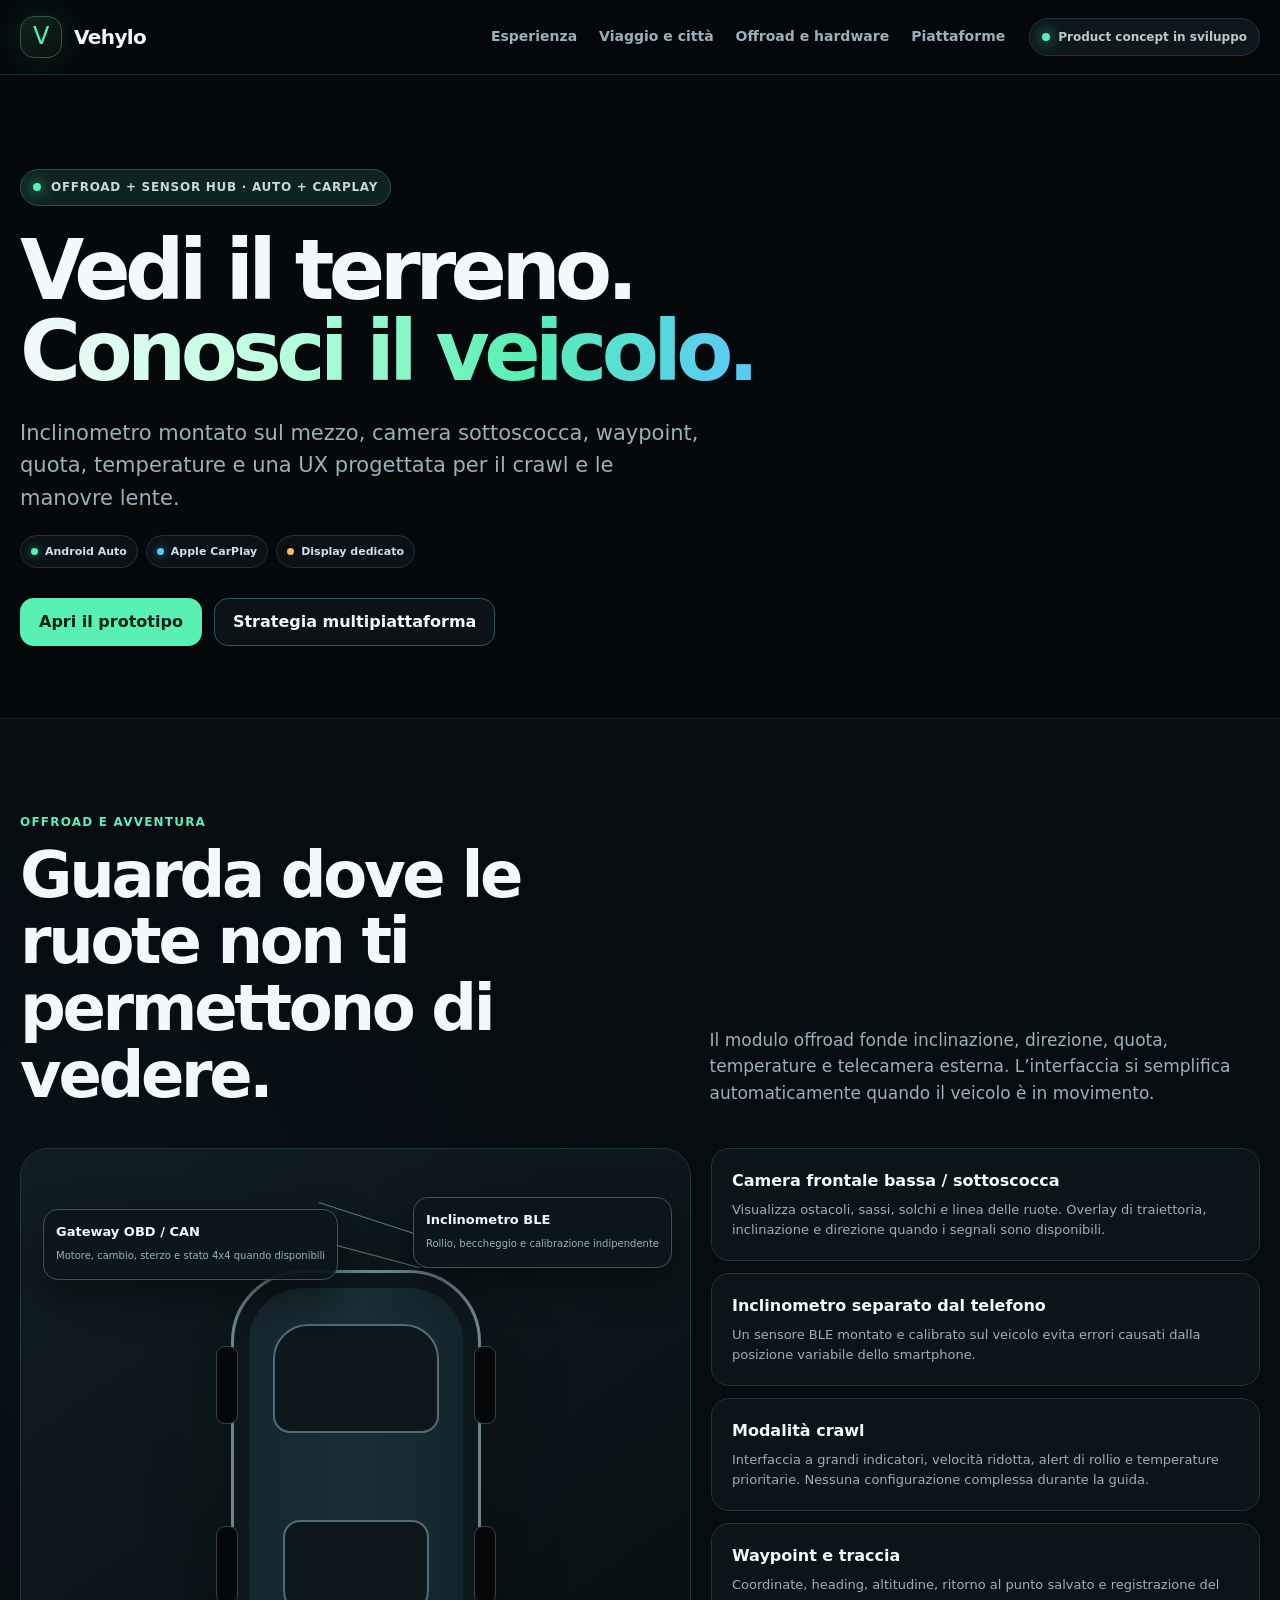
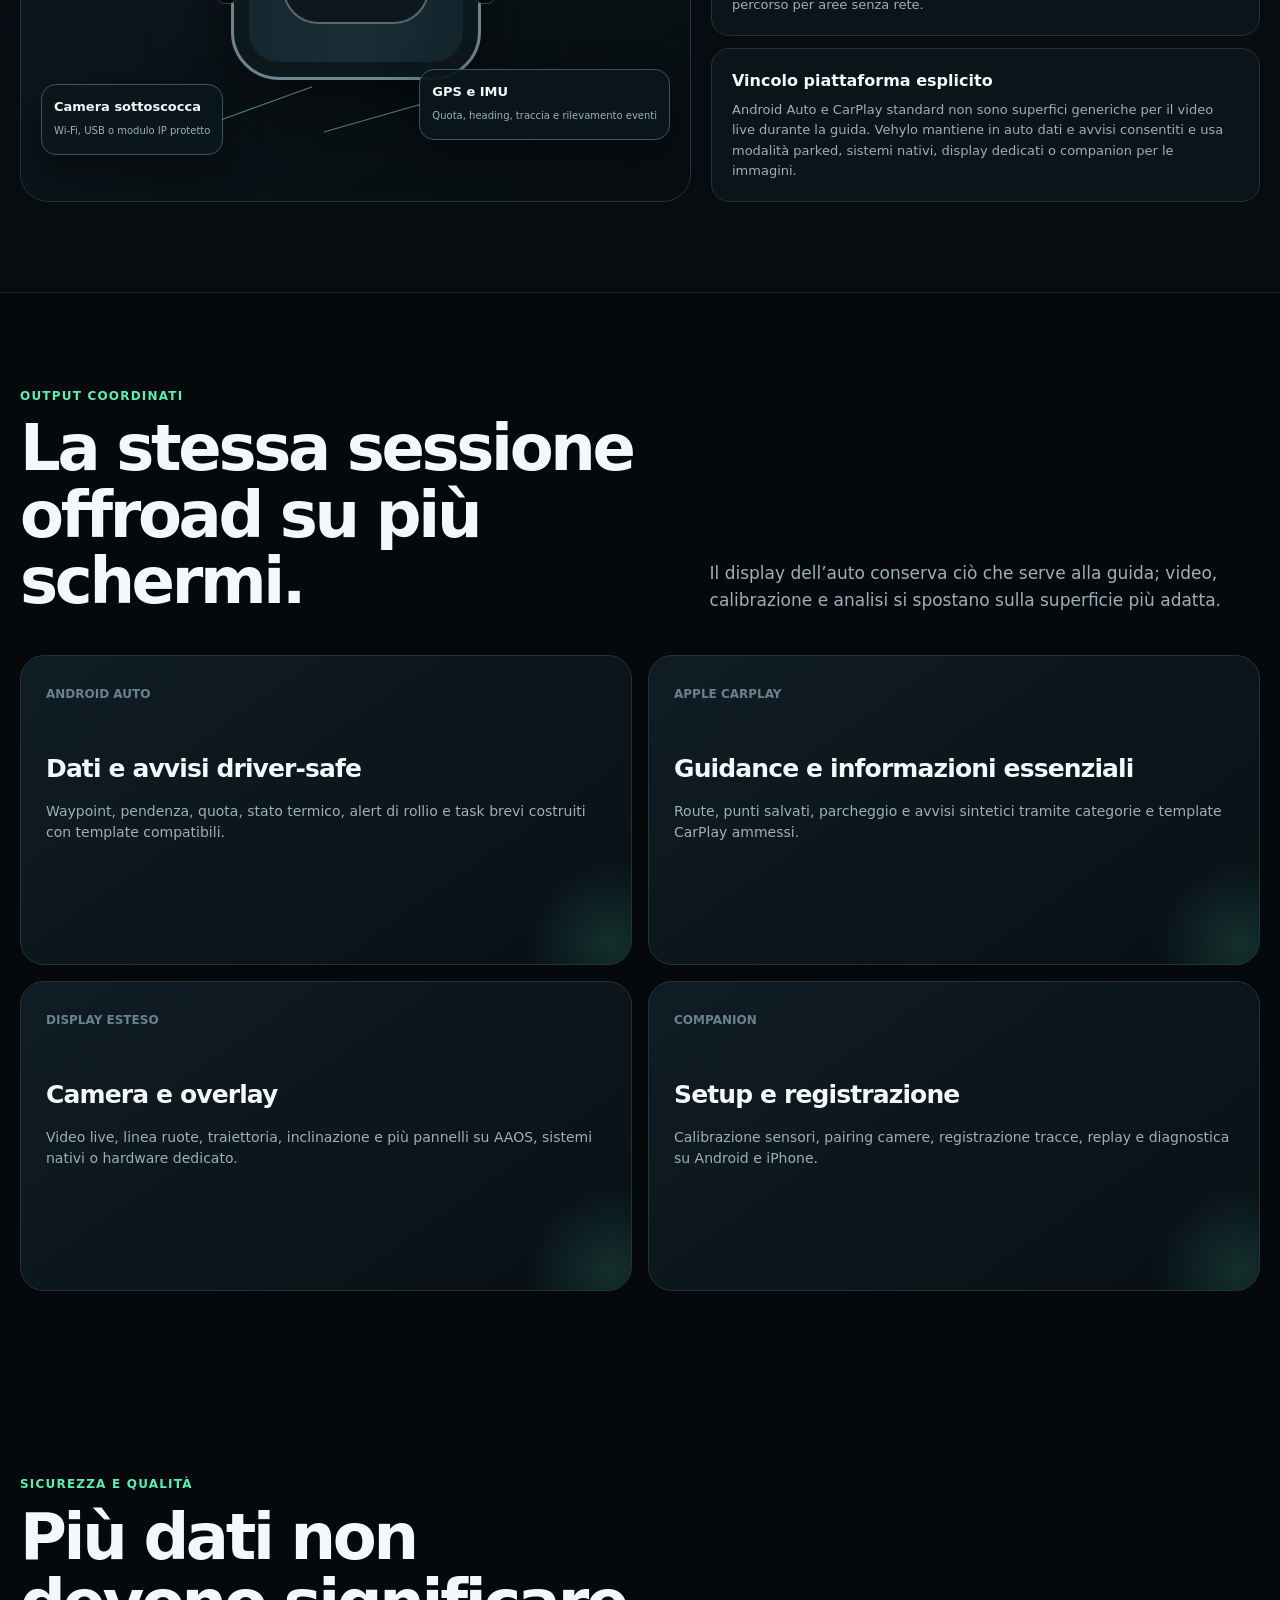
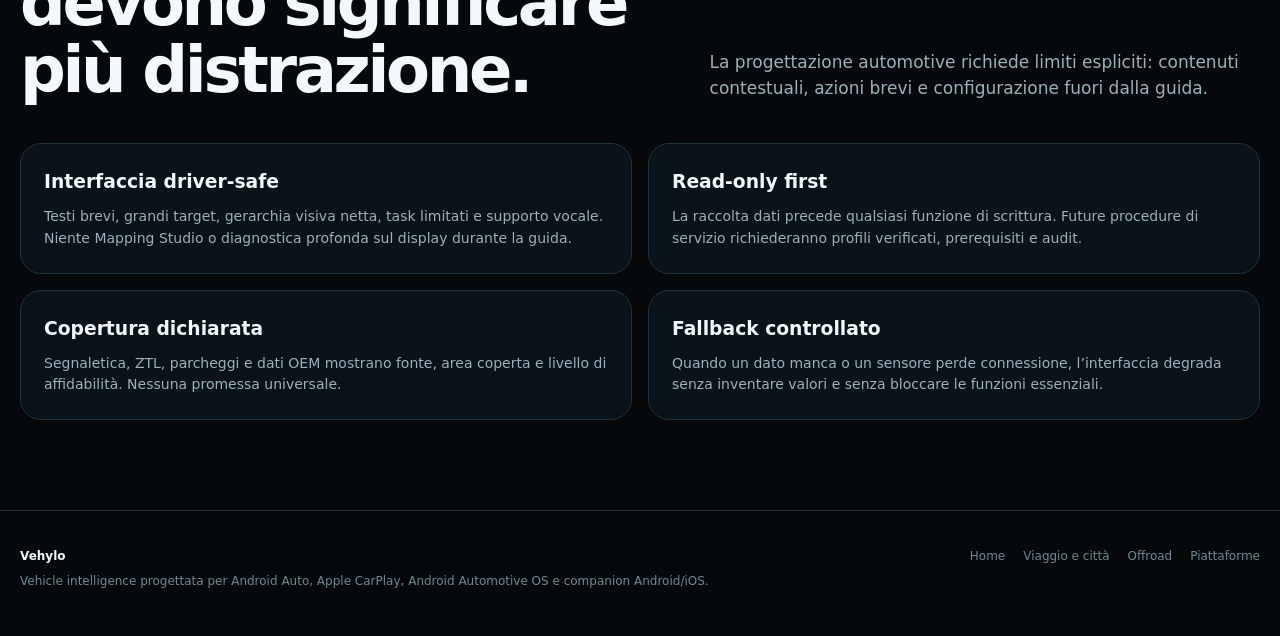
==== commit cd47694e: "Extend offroad concept to Android Auto and CarPlay" ====
--- a/offroad.html
+++ b/offroad.html
@@ -1,37 +1,4 @@
-<!doctype html><html lang="it" data-theme="dark"><head><meta charset="utf-8"><meta name="viewport" content="width=device-width,initial-scale=1"><meta name="theme-color" content="#050a0d"><meta name="color-scheme" content="dark"><meta name="description" content="Vehylo: vehicle intelligence per Android Auto, viaggio, città e offroad."><title>Vehylo — Offroad, sensori e telecamere</title><link rel="stylesheet" href="assets/vehylo-v2-base.css"><link rel="stylesheet" href="assets/vehylo-v2-components-1.css"><link rel="stylesheet" href="assets/vehylo-v2-components-2.css"><link rel="stylesheet" href="assets/vehylo-v2-components-3.css"><link rel="stylesheet" href="assets/vehylo-v2-components-4.css"></head><body><header class="topbar"><div class="container nav"><a class="brand" href="index.html"><span class="logo">V</span><span>Vehylo</span></a><nav class="navlinks" aria-label="Navigazione principale"><a href="index.html#esperienza">Esperienza</a><a href="viaggio-urbano.html">Viaggio e città</a><a href="offroad.html">Offroad e hardware</a><a href="platform.html">Piattaforma</a></nav><span class="nav-status"><span class="pulse"></span> Product concept in sviluppo</span><a class="menu-button" href="platform.html" aria-label="Apri sezioni">☰</a></div></header><main id="top"><section class="hero"><div class="container"><span class="eyebrow"><span class="pulse"></span>OFFROAD + SENSOR HUB</span><h1>Vedi il terreno.<br><span class="gradient-text">Conosci il veicolo.</span></h1><p class="hero-copy">Inclinometro montato sul mezzo, camera sottoscocca, waypoint, quota, temperature e una UX progettata per il crawl e le manovre lente.</p><div class="hero-actions"><a class="button" href="index.html#esperienza">Apri il prototipo</a><a class="button secondary" href="platform.html">Strategia Android Auto</a></div></div></section><section class="section soft" id="offroad">
-<div class="container">
-<div class="section-heading">
-<div><span class="section-kicker">Offroad e avventura</span><h2>Guarda dove le ruote non ti permettono di vedere.</h2></div>
-<p>Il modulo offroad fonde inclinazione, direzione, quota, temperature e telecamera esterna. L’interfaccia si semplifica automaticamente quando il veicolo è in movimento.</p>
-</div>
-<div class="hardware-layout">
-<div aria-label="Schema sensori e telecamera Vehylo" class="hardware-visual">
-<div class="car-silhouette"><i class="wheel w1"></i><i class="wheel w2"></i><i class="wheel w3"></i><i class="wheel w4"></i></div>
-<div class="hardware-node obd"><strong>Gateway OBD / CAN</strong><span>Motore, cambio, sterzo e stato 4x4 quando disponibili</span></div>
-<div class="hardware-node incline"><strong>Inclinometro BLE</strong><span>Rollio, beccheggio e calibrazione indipendente</span></div>
-<div class="hardware-node camera"><strong>Camera sottoscocca</strong><span>Wi-Fi, USB o modulo IP protetto</span></div>
-<div class="hardware-node gps"><strong>GPS e IMU</strong><span>Quota, heading, traccia e rilevamento eventi</span></div>
-</div>
-<div class="hardware-copy">
-<div class="hardware-item"><strong>Camera frontale bassa / sottoscocca</strong><p>Visualizza ostacoli, sassi, solchi e linea delle ruote. Overlay di traiettoria, inclinazione e direzione quando i segnali sono disponibili.</p></div>
-<div class="hardware-item"><strong>Inclinometro separato dal telefono</strong><p>Un sensore BLE montato e calibrato sul veicolo evita errori causati dalla posizione variabile dello smartphone.</p></div>
-<div class="hardware-item"><strong>Modalità crawl</strong><p>Interfaccia a grandi indicatori, velocità ridotta, alert di rollio e temperature prioritarie. Nessuna configurazione complessa durante la guida.</p></div>
-<div class="hardware-item"><strong>Waypoint e traccia</strong><p>Coordinate, heading, altitudine, ritorno al punto salvato e registrazione del percorso per aree senza rete.</p></div>
-<div class="hardware-item"><strong>Vincolo piattaforma esplicito</strong><p>Il video live non è una categoria Android Auto generica durante la guida. Vehylo prevede output alternativi: Android Automotive OS, display dedicato o companion mobile, mantenendo su Android Auto avvisi e dati consentiti.</p></div>
-</div>
-</div>
-</div>
-</section><section class="section" id="sicurezza">
-<div class="container">
-<div class="section-heading">
-<div><span class="section-kicker">Sicurezza e qualità</span><h2>Più dati non devono significare più distrazione.</h2></div>
-<p>La progettazione automotive richiede limiti espliciti: contenuti contestuali, azioni brevi e configurazione fuori dalla guida.</p>
-</div>
-<div class="safety-grid">
-<div class="safety-card"><h3>Interfaccia driver-safe</h3><p>Testi brevi, grandi target, gerarchia visiva netta, task limitati e supporto vocale. Niente Mapping Studio o diagnostica profonda sul display durante la guida.</p></div>
-<div class="safety-card"><h3>Read-only first</h3><p>La raccolta dati precede qualsiasi funzione di scrittura. Future procedure di servizio richiederanno profili verificati, prerequisiti e audit.</p></div>
-<div class="safety-card"><h3>Copertura dichiarata</h3><p>Segnaletica, ZTL, parcheggi e dati OEM mostrano fonte, area coperta e livello di affidabilità. Nessuna promessa universale.</p></div>
-<div class="safety-card"><h3>Fallback controllato</h3><p>Quando un dato manca o un sensore perde connessione, l’interfaccia degrada senza inventare valori e senza bloccare le funzioni essenziali.</p></div>
-</div>
-</div>
-</section></main><footer><div class="container footer-grid"><div><div class="footer-brand">Vehylo</div><div>Vehicle intelligence progettata per Android Auto, Android Automotive OS e companion Android.</div></div><div class="footer-links"><a href="index.html">Home</a><a href="viaggio-urbano.html">Viaggio e città</a><a href="offroad.html">Offroad</a><a href="platform.html">Piattaforma</a></div></div></footer></body></html>+<!doctype html><html lang="it" data-theme="dark"><head><meta charset="utf-8"><meta name="viewport" content="width=device-width,initial-scale=1"><meta name="theme-color" content="#050a0d"><meta name="color-scheme" content="dark"><meta name="description" content="Vehylo offroad: inclinometro BLE, telecamera sottoscocca, waypoint e dati veicolo per Android Auto, CarPlay e display estesi."><title>Vehylo — Offroad, sensori e telecamere</title><link rel="stylesheet" href="assets/vehylo-v2-base.css"><link rel="stylesheet" href="assets/vehylo-v2-components-1.css"><link rel="stylesheet" href="assets/vehylo-v2-components-2.css"><link rel="stylesheet" href="assets/vehylo-v2-components-3.css"><link rel="stylesheet" href="assets/vehylo-v2-components-4.css"><link rel="stylesheet" href="assets/vehylo-v3.css"></head><body><header class="topbar"><div class="container nav"><a class="brand" href="index.html"><span class="logo">V</span><span>Vehylo</span></a><nav class="navlinks" aria-label="Navigazione principale"><a href="index.html#esperienza">Esperienza</a><a href="viaggio-urbano.html">Viaggio e città</a><a href="offroad.html">Offroad e hardware</a><a href="platform.html">Piattaforme</a></nav><span class="nav-status"><span class="pulse"></span> Product concept in sviluppo</span><a class="menu-button" href="platform.html" aria-label="Apri sezioni">☰</a></div></header><main id="top"><section class="hero"><div class="container"><span class="eyebrow"><span class="pulse"></span>OFFROAD + SENSOR HUB · AUTO + CARPLAY</span><h1>Vedi il terreno.<br><span class="gradient-text">Conosci il veicolo.</span></h1><p class="hero-copy">Inclinometro montato sul mezzo, camera sottoscocca, waypoint, quota, temperature e una UX progettata per il crawl e le manovre lente.</p><div class="platform-badges"><span class="platform-badge">Android Auto</span><span class="platform-badge apple">Apple CarPlay</span><span class="platform-badge extended">Display dedicato</span></div><div class="hero-actions"><a class="button" href="index.html#esperienza">Apri il prototipo</a><a class="button secondary" href="platform.html">Strategia multipiattaforma</a></div></div></section>
+<section class="section soft" id="offroad"><div class="container"><div class="section-heading"><div><span class="section-kicker">Offroad e avventura</span><h2>Guarda dove le ruote non ti permettono di vedere.</h2></div><p>Il modulo offroad fonde inclinazione, direzione, quota, temperature e telecamera esterna. L’interfaccia si semplifica automaticamente quando il veicolo è in movimento.</p></div><div class="hardware-layout"><div aria-label="Schema sensori e telecamera Vehylo" class="hardware-visual"><div class="car-silhouette"><i class="wheel w1"></i><i class="wheel w2"></i><i class="wheel w3"></i><i class="wheel w4"></i></div><div class="hardware-node obd"><strong>Gateway OBD / CAN</strong><span>Motore, cambio, sterzo e stato 4x4 quando disponibili</span></div><div class="hardware-node incline"><strong>Inclinometro BLE</strong><span>Rollio, beccheggio e calibrazione indipendente</span></div><div class="hardware-node camera"><strong>Camera sottoscocca</strong><span>Wi-Fi, USB o modulo IP protetto</span></div><div class="hardware-node gps"><strong>GPS e IMU</strong><span>Quota, heading, traccia e rilevamento eventi</span></div></div><div class="hardware-copy"><div class="hardware-item"><strong>Camera frontale bassa / sottoscocca</strong><p>Visualizza ostacoli, sassi, solchi e linea delle ruote. Overlay di traiettoria, inclinazione e direzione quando i segnali sono disponibili.</p></div><div class="hardware-item"><strong>Inclinometro separato dal telefono</strong><p>Un sensore BLE montato e calibrato sul veicolo evita errori causati dalla posizione variabile dello smartphone.</p></div><div class="hardware-item"><strong>Modalità crawl</strong><p>Interfaccia a grandi indicatori, velocità ridotta, alert di rollio e temperature prioritarie. Nessuna configurazione complessa durante la guida.</p></div><div class="hardware-item"><strong>Waypoint e traccia</strong><p>Coordinate, heading, altitudine, ritorno al punto salvato e registrazione del percorso per aree senza rete.</p></div><div class="hardware-item"><strong>Vincolo piattaforma esplicito</strong><p>Android Auto e CarPlay standard non sono superfici generiche per il video live durante la guida. Vehylo mantiene in auto dati e avvisi consentiti e usa modalità parked, sistemi nativi, display dedicati o companion per le immagini.</p></div></div></div></div></section>
+<section class="section" id="output"><div class="container"><div class="section-heading"><div><span class="section-kicker">Output coordinati</span><h2>La stessa sessione offroad su più schermi.</h2></div><p>Il display dell’auto conserva ciò che serve alla guida; video, calibrazione e analisi si spostano sulla superficie più adatta.</p></div><div class="platform-grid dual-platform-grid"><article class="platform-card"><span class="platform-number">ANDROID AUTO</span><h3>Dati e avvisi driver-safe</h3><p>Waypoint, pendenza, quota, stato termico, alert di rollio e task brevi costruiti con template compatibili.</p></article><article class="platform-card"><span class="platform-number">APPLE CARPLAY</span><h3>Guidance e informazioni essenziali</h3><p>Route, punti salvati, parcheggio e avvisi sintetici tramite categorie e template CarPlay ammessi.</p></article><article class="platform-card"><span class="platform-number">DISPLAY ESTESO</span><h3>Camera e overlay</h3><p>Video live, linea ruote, traiettoria, inclinazione e più pannelli su AAOS, sistemi nativi o hardware dedicato.</p></article><article class="platform-card"><span class="platform-number">COMPANION</span><h3>Setup e registrazione</h3><p>Calibrazione sensori, pairing camere, registrazione tracce, replay e diagnostica su Android e iPhone.</p></article></div></div></section>
+<section class="section" id="sicurezza"><div class="container"><div class="section-heading"><div><span class="section-kicker">Sicurezza e qualità</span><h2>Più dati non devono significare più distrazione.</h2></div><p>La progettazione automotive richiede limiti espliciti: contenuti contestuali, azioni brevi e configurazione fuori dalla guida.</p></div><div class="safety-grid"><div class="safety-card"><h3>Interfaccia driver-safe</h3><p>Testi brevi, grandi target, gerarchia visiva netta, task limitati e supporto vocale. Niente Mapping Studio o diagnostica profonda sul display durante la guida.</p></div><div class="safety-card"><h3>Read-only first</h3><p>La raccolta dati precede qualsiasi funzione di scrittura. Future procedure di servizio richiederanno profili verificati, prerequisiti e audit.</p></div><div class="safety-card"><h3>Copertura dichiarata</h3><p>Segnaletica, ZTL, parcheggi e dati OEM mostrano fonte, area coperta e livello di affidabilità. Nessuna promessa universale.</p></div><div class="safety-card"><h3>Fallback controllato</h3><p>Quando un dato manca o un sensore perde connessione, l’interfaccia degrada senza inventare valori e senza bloccare le funzioni essenziali.</p></div></div></div></section></main><footer><div class="container footer-grid"><div><div class="footer-brand">Vehylo</div><div>Vehicle intelligence progettata per Android Auto, Apple CarPlay, Android Automotive OS e companion Android/iOS.</div></div><div class="footer-links"><a href="index.html">Home</a><a href="viaggio-urbano.html">Viaggio e città</a><a href="offroad.html">Offroad</a><a href="platform.html">Piattaforme</a></div></div></footer></body></html>
--- a/assets/vehylo-v3.css
+++ b/assets/vehylo-v3.css
@@ -0,0 +1,79 @@
+/* Vehylo v3 — dual in-car platform positioning and overflow hardening */
+html, body { max-width: 100%; overflow-x: clip; }
+.hero-grid { grid-template-columns: minmax(0, .92fr) minmax(0, 1.08fr); }
+.hero-grid > * { min-width: 0; }
+.headunit-shell { width: 100%; max-width: 100%; min-width: 0; }
+.headunit { width: 100%; max-width: 100%; }
+.floating-note {
+  position: static !important;
+  inset: auto !important;
+  transform: none !important;
+  width: 100% !important;
+  max-width: none !important;
+  margin: 18px 0 0 !important;
+  padding: 16px 18px !important;
+  border-radius: 18px !important;
+}
+.floating-note strong { display: block; margin-bottom: 4px; }
+.platform-grid.dual-platform-grid { grid-template-columns: repeat(2, minmax(0, 1fr)); }
+.platform-card { min-width: 0; }
+.platform-badges { display: flex; flex-wrap: wrap; gap: 8px; margin: 18px 0 0; }
+.platform-badge {
+  display: inline-flex;
+  align-items: center;
+  gap: 7px;
+  padding: 7px 10px;
+  border: 1px solid var(--line);
+  border-radius: 999px;
+  color: #cfe0e7;
+  background: rgba(12, 21, 27, .8);
+  font-size: 11px;
+  font-weight: 760;
+}
+.platform-badge::before { content: ""; width: 7px; height: 7px; border-radius: 50%; background: var(--green); box-shadow: 0 0 10px rgba(88,240,179,.65); }
+.platform-badge.apple::before { background: var(--blue); box-shadow: 0 0 10px rgba(90,200,250,.65); }
+.platform-badge.extended::before { background: var(--orange); box-shadow: none; }
+.dual-platform-strip {
+  display: grid;
+  grid-template-columns: repeat(2, minmax(0, 1fr));
+  gap: 12px;
+  margin-top: 18px;
+}
+.dual-platform-strip > div {
+  padding: 14px 16px;
+  border: 1px solid var(--line);
+  border-radius: 16px;
+  background: rgba(9, 17, 23, .78);
+}
+.dual-platform-strip strong { display: block; margin-bottom: 4px; }
+.dual-platform-strip span { color: var(--muted); font-size: 12px; }
+.platform-comparison { display: grid; grid-template-columns: repeat(2, minmax(0, 1fr)); gap: 16px; }
+.platform-comparison .feature-card { height: 100%; }
+.platform-kicker { color: var(--green); font-size: 11px; font-weight: 850; letter-spacing: .08em; text-transform: uppercase; }
+.platform-kicker.apple { color: var(--blue); }
+.matrix td, .matrix th { overflow-wrap: anywhere; }
+@media (max-width: 1040px) {
+  .hero-grid { grid-template-columns: 1fr; }
+  .hero-grid > div:last-child { max-width: 860px; width: 100%; margin-inline: auto; }
+  .platform-grid.dual-platform-grid, .platform-comparison { grid-template-columns: 1fr 1fr; }
+}
+@media (max-width: 760px) {
+  .platform-grid.dual-platform-grid, .platform-comparison, .dual-platform-strip { grid-template-columns: 1fr; }
+  .headunit-shell { padding: 10px; border-radius: 24px; }
+  .headunit { border-radius: 18px; }
+  .headunit-body { grid-template-columns: 58px minmax(0, 1fr); }
+  .car-rail { padding-inline: 5px; }
+  .rail-icon { width: 42px; height: 40px; }
+  .travel-layout { grid-template-columns: minmax(0, 1fr); }
+  .car-stack { display: none; }
+}
+@media (max-width: 520px) {
+  .container { width: min(var(--max), calc(100% - 24px)); }
+  h1 { font-size: clamp(42px, 14vw, 64px); }
+  .headunit-status { padding-inline: 10px; }
+  .headunit-status .right span:first-child, .signal-bars { display: none; }
+  .headunit-body { grid-template-columns: 50px minmax(0, 1fr); }
+  .car-content { padding: 12px; }
+  .car-title strong { font-size: 16px; }
+  .drive-badge { display: none; }
+}
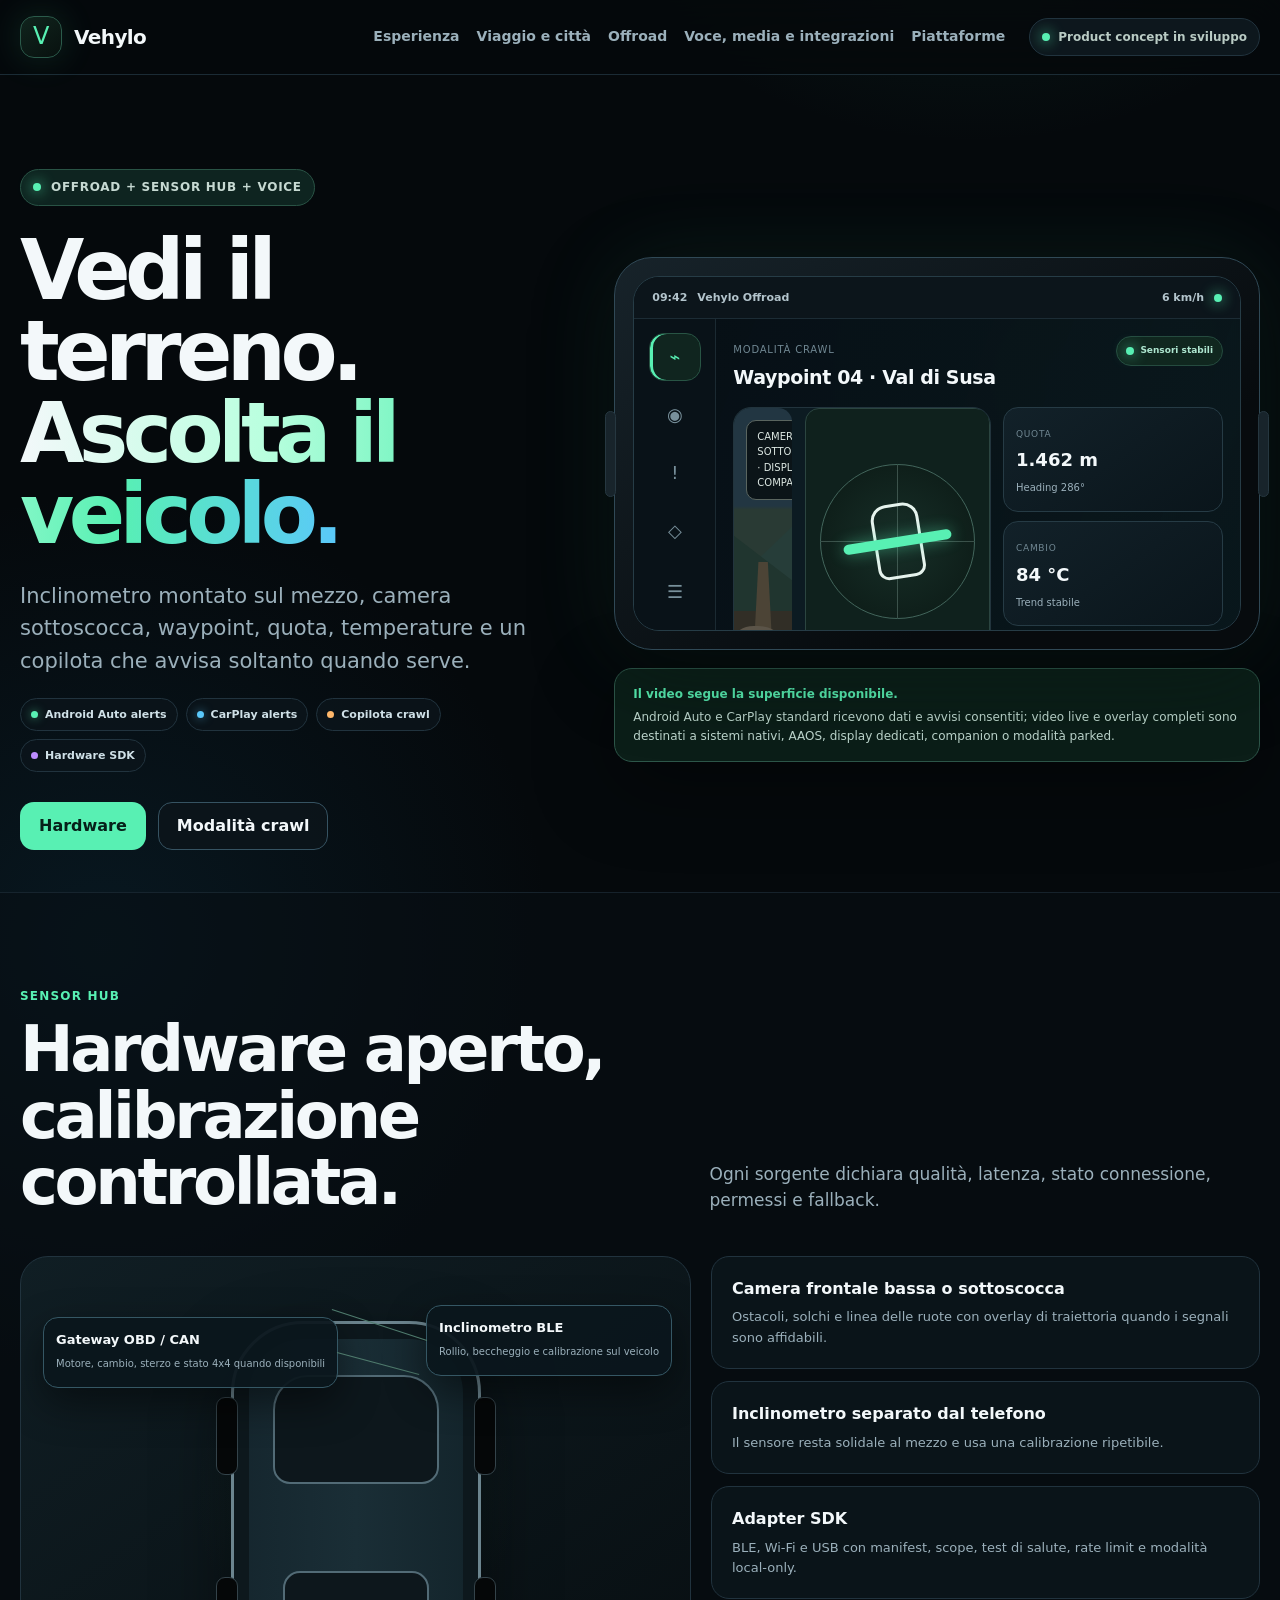
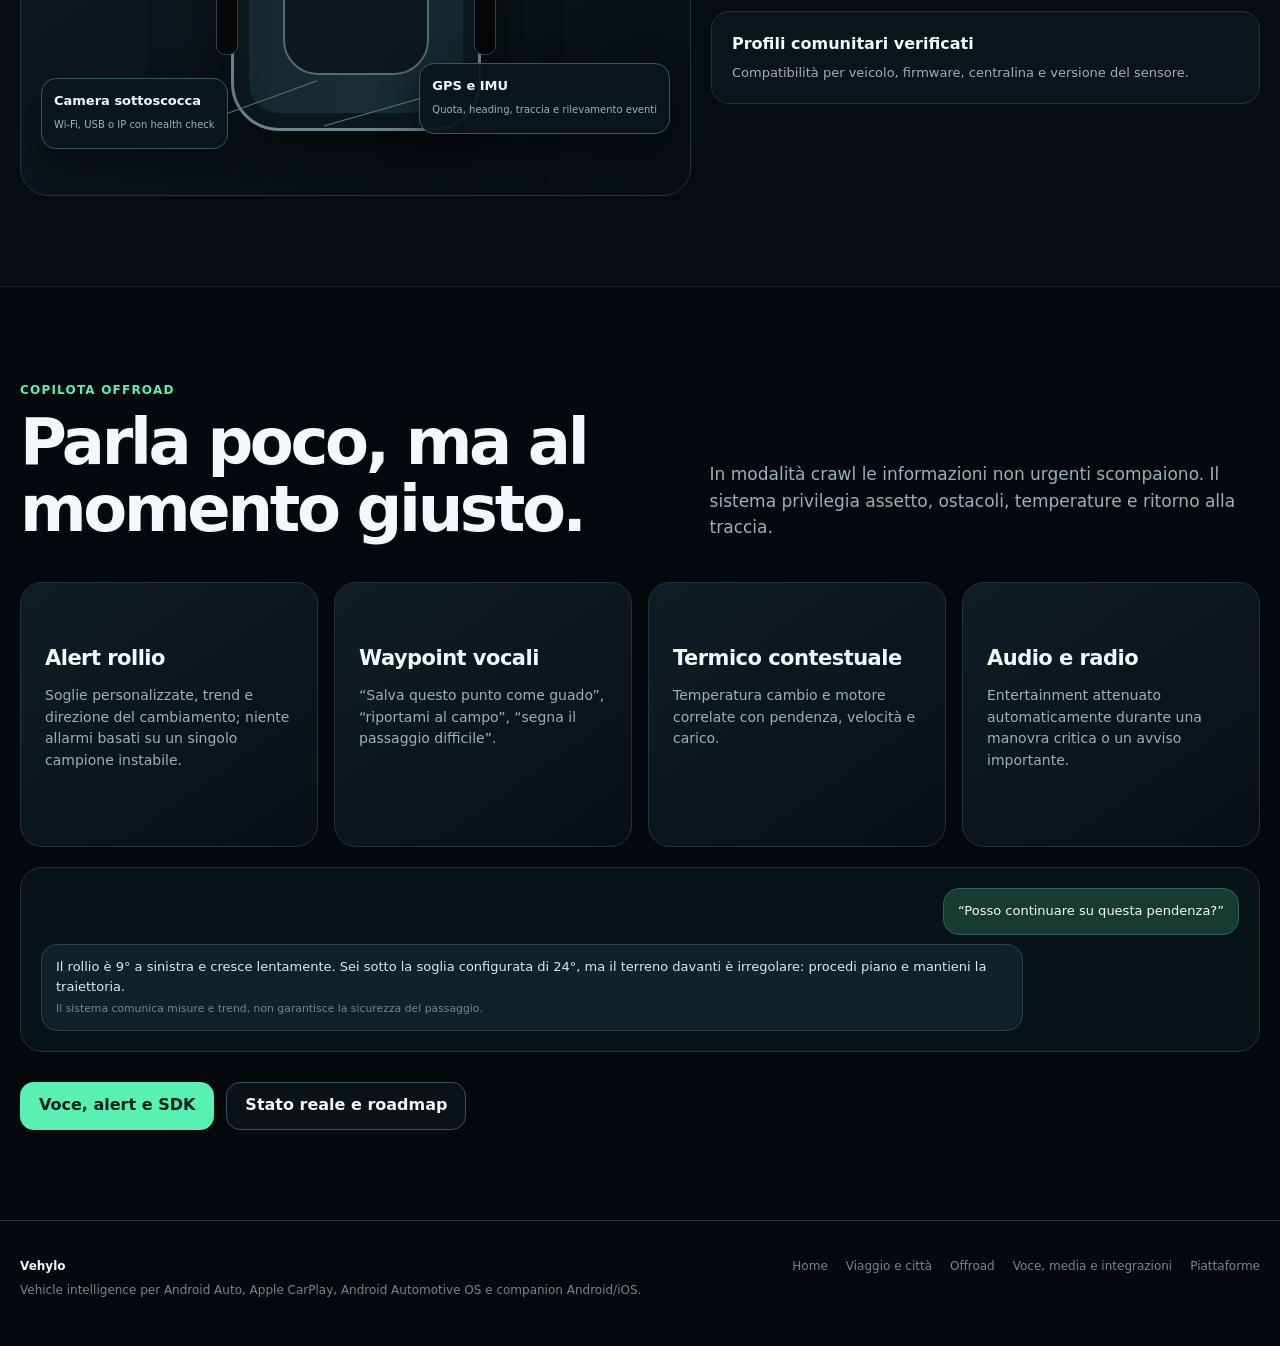
==== commit 98691c00: "Integrate voice alerts media and hardware SDK into offroad page" ====
--- a/offroad.html
+++ b/offroad.html
@@ -1,4 +1 @@
-<!doctype html><html lang="it" data-theme="dark"><head><meta charset="utf-8"><meta name="viewport" content="width=device-width,initial-scale=1"><meta name="theme-color" content="#050a0d"><meta name="color-scheme" content="dark"><meta name="description" content="Vehylo offroad: inclinometro BLE, telecamera sottoscocca, waypoint e dati veicolo per Android Auto, CarPlay e display estesi."><title>Vehylo — Offroad, sensori e telecamere</title><link rel="stylesheet" href="assets/vehylo-v2-base.css"><link rel="stylesheet" href="assets/vehylo-v2-components-1.css"><link rel="stylesheet" href="assets/vehylo-v2-components-2.css"><link rel="stylesheet" href="assets/vehylo-v2-components-3.css"><link rel="stylesheet" href="assets/vehylo-v2-components-4.css"><link rel="stylesheet" href="assets/vehylo-v3.css"></head><body><header class="topbar"><div class="container nav"><a class="brand" href="index.html"><span class="logo">V</span><span>Vehylo</span></a><nav class="navlinks" aria-label="Navigazione principale"><a href="index.html#esperienza">Esperienza</a><a href="viaggio-urbano.html">Viaggio e città</a><a href="offroad.html">Offroad e hardware</a><a href="platform.html">Piattaforme</a></nav><span class="nav-status"><span class="pulse"></span> Product concept in sviluppo</span><a class="menu-button" href="platform.html" aria-label="Apri sezioni">☰</a></div></header><main id="top"><section class="hero"><div class="container"><span class="eyebrow"><span class="pulse"></span>OFFROAD + SENSOR HUB · AUTO + CARPLAY</span><h1>Vedi il terreno.<br><span class="gradient-text">Conosci il veicolo.</span></h1><p class="hero-copy">Inclinometro montato sul mezzo, camera sottoscocca, waypoint, quota, temperature e una UX progettata per il crawl e le manovre lente.</p><div class="platform-badges"><span class="platform-badge">Android Auto</span><span class="platform-badge apple">Apple CarPlay</span><span class="platform-badge extended">Display dedicato</span></div><div class="hero-actions"><a class="button" href="index.html#esperienza">Apri il prototipo</a><a class="button secondary" href="platform.html">Strategia multipiattaforma</a></div></div></section>
-<section class="section soft" id="offroad"><div class="container"><div class="section-heading"><div><span class="section-kicker">Offroad e avventura</span><h2>Guarda dove le ruote non ti permettono di vedere.</h2></div><p>Il modulo offroad fonde inclinazione, direzione, quota, temperature e telecamera esterna. L’interfaccia si semplifica automaticamente quando il veicolo è in movimento.</p></div><div class="hardware-layout"><div aria-label="Schema sensori e telecamera Vehylo" class="hardware-visual"><div class="car-silhouette"><i class="wheel w1"></i><i class="wheel w2"></i><i class="wheel w3"></i><i class="wheel w4"></i></div><div class="hardware-node obd"><strong>Gateway OBD / CAN</strong><span>Motore, cambio, sterzo e stato 4x4 quando disponibili</span></div><div class="hardware-node incline"><strong>Inclinometro BLE</strong><span>Rollio, beccheggio e calibrazione indipendente</span></div><div class="hardware-node camera"><strong>Camera sottoscocca</strong><span>Wi-Fi, USB o modulo IP protetto</span></div><div class="hardware-node gps"><strong>GPS e IMU</strong><span>Quota, heading, traccia e rilevamento eventi</span></div></div><div class="hardware-copy"><div class="hardware-item"><strong>Camera frontale bassa / sottoscocca</strong><p>Visualizza ostacoli, sassi, solchi e linea delle ruote. Overlay di traiettoria, inclinazione e direzione quando i segnali sono disponibili.</p></div><div class="hardware-item"><strong>Inclinometro separato dal telefono</strong><p>Un sensore BLE montato e calibrato sul veicolo evita errori causati dalla posizione variabile dello smartphone.</p></div><div class="hardware-item"><strong>Modalità crawl</strong><p>Interfaccia a grandi indicatori, velocità ridotta, alert di rollio e temperature prioritarie. Nessuna configurazione complessa durante la guida.</p></div><div class="hardware-item"><strong>Waypoint e traccia</strong><p>Coordinate, heading, altitudine, ritorno al punto salvato e registrazione del percorso per aree senza rete.</p></div><div class="hardware-item"><strong>Vincolo piattaforma esplicito</strong><p>Android Auto e CarPlay standard non sono superfici generiche per il video live durante la guida. Vehylo mantiene in auto dati e avvisi consentiti e usa modalità parked, sistemi nativi, display dedicati o companion per le immagini.</p></div></div></div></div></section>
-<section class="section" id="output"><div class="container"><div class="section-heading"><div><span class="section-kicker">Output coordinati</span><h2>La stessa sessione offroad su più schermi.</h2></div><p>Il display dell’auto conserva ciò che serve alla guida; video, calibrazione e analisi si spostano sulla superficie più adatta.</p></div><div class="platform-grid dual-platform-grid"><article class="platform-card"><span class="platform-number">ANDROID AUTO</span><h3>Dati e avvisi driver-safe</h3><p>Waypoint, pendenza, quota, stato termico, alert di rollio e task brevi costruiti con template compatibili.</p></article><article class="platform-card"><span class="platform-number">APPLE CARPLAY</span><h3>Guidance e informazioni essenziali</h3><p>Route, punti salvati, parcheggio e avvisi sintetici tramite categorie e template CarPlay ammessi.</p></article><article class="platform-card"><span class="platform-number">DISPLAY ESTESO</span><h3>Camera e overlay</h3><p>Video live, linea ruote, traiettoria, inclinazione e più pannelli su AAOS, sistemi nativi o hardware dedicato.</p></article><article class="platform-card"><span class="platform-number">COMPANION</span><h3>Setup e registrazione</h3><p>Calibrazione sensori, pairing camere, registrazione tracce, replay e diagnostica su Android e iPhone.</p></article></div></div></section>
-<section class="section" id="sicurezza"><div class="container"><div class="section-heading"><div><span class="section-kicker">Sicurezza e qualità</span><h2>Più dati non devono significare più distrazione.</h2></div><p>La progettazione automotive richiede limiti espliciti: contenuti contestuali, azioni brevi e configurazione fuori dalla guida.</p></div><div class="safety-grid"><div class="safety-card"><h3>Interfaccia driver-safe</h3><p>Testi brevi, grandi target, gerarchia visiva netta, task limitati e supporto vocale. Niente Mapping Studio o diagnostica profonda sul display durante la guida.</p></div><div class="safety-card"><h3>Read-only first</h3><p>La raccolta dati precede qualsiasi funzione di scrittura. Future procedure di servizio richiederanno profili verificati, prerequisiti e audit.</p></div><div class="safety-card"><h3>Copertura dichiarata</h3><p>Segnaletica, ZTL, parcheggi e dati OEM mostrano fonte, area coperta e livello di affidabilità. Nessuna promessa universale.</p></div><div class="safety-card"><h3>Fallback controllato</h3><p>Quando un dato manca o un sensore perde connessione, l’interfaccia degrada senza inventare valori e senza bloccare le funzioni essenziali.</p></div></div></div></section></main><footer><div class="container footer-grid"><div><div class="footer-brand">Vehylo</div><div>Vehicle intelligence progettata per Android Auto, Apple CarPlay, Android Automotive OS e companion Android/iOS.</div></div><div class="footer-links"><a href="index.html">Home</a><a href="viaggio-urbano.html">Viaggio e città</a><a href="offroad.html">Offroad</a><a href="platform.html">Piattaforme</a></div></div></footer></body></html>+<!doctype html><html lang="it" data-theme="dark"><head><meta charset="utf-8"><meta name="viewport" content="width=device-width,initial-scale=1"><meta name="theme-color" content="#050a0d"><meta name="color-scheme" content="dark"><meta name="description" content="Vehylo offroad: inclinometro BLE, camera sottoscocca, waypoint, telemetria, voce, avvisi e hardware integrabile."><title>Vehylo — Offroad, telecamere e sensori</title><link rel="stylesheet" href="assets/vehylo-v2-base.css"><link rel="stylesheet" href="assets/vehylo-v2-components-1.css"><link rel="stylesheet" href="assets/vehylo-v2-components-2.css"><link rel="stylesheet" href="assets/vehylo-v2-components-3.css"><link rel="stylesheet" href="assets/vehylo-v2-components-4.css"><link rel="stylesheet" href="assets/vehylo-v3.css"><link rel="stylesheet" href="assets/vehylo-v4.css"></head><body><header class="topbar"><div class="container nav"><a class="brand" href="index.html"><span class="logo">V</span><span>Vehylo</span></a><nav class="navlinks" aria-label="Navigazione principale"><a href="index.html#esperienza">Esperienza</a><a href="viaggio-urbano.html">Viaggio e città</a><a href="offroad.html">Offroad</a><a href="voice-media-integrations.html">Voce, media e integrazioni</a><a href="platform.html">Piattaforme</a></nav><span class="nav-status"><span class="pulse"></span> Product concept in sviluppo</span><a class="menu-button" href="#mobile-nav" aria-label="Apri navigazione">☰</a></div><div class="mobile-nav" id="mobile-nav"><div class="container"><a href="index.html">Home</a><a href="viaggio-urbano.html">Viaggio e città</a><a href="offroad.html">Offroad</a><a href="voice-media-integrations.html">Voce, media e integrazioni</a><a href="platform.html">Piattaforme</a></div></div></header><main><section class="hero page-hero-compact"><div class="container hero-grid"><div><span class="eyebrow"><span class="pulse"></span> OFFROAD + SENSOR HUB + VOICE</span><h1>Vedi il terreno. <span class="gradient-text">Ascolta il veicolo.</span></h1><p class="hero-copy">Inclinometro montato sul mezzo, camera sottoscocca, waypoint, quota, temperature e un copilota che avvisa soltanto quando serve.</p><div class="platform-badges"><span class="platform-badge">Android Auto alerts</span><span class="platform-badge apple">CarPlay alerts</span><span class="platform-badge voice">Copilota crawl</span><span class="platform-badge sdk">Hardware SDK</span></div><div class="hero-actions"><a class="button" href="#hardware">Hardware</a><a class="button secondary" href="#crawl">Modalità crawl</a></div></div><div><div class="headunit-shell"><div class="headunit"><div class="headunit-status"><div class="left"><span>09:42</span><span>Vehylo Offroad</span></div><div class="right"><span>6 km/h</span><span class="pulse"></span></div></div><div class="headunit-body"><aside class="car-rail"><span class="rail-icon active">⌁</span><span class="rail-icon">◉</span><span class="rail-icon">!</span><span class="rail-icon">◇</span><span class="rail-icon bottom">☰</span></aside><div class="car-content"><div class="car-topline"><div class="car-title"><small>MODALITÀ CRAWL</small><strong>Waypoint 04 · Val di Susa</strong></div><span class="drive-badge"><span class="pulse"></span> Sensori stabili</span></div><div class="cockpit-grid"><div class="cockpit-main"><div class="offroad-main"><div class="camera-feed"><div class="mountain m1"></div><div class="mountain m2"></div><div class="trail"></div><div class="rock r1"></div><div class="rock r2"></div><div class="rock r3"></div><div class="trajectory"></div><div class="camera-label">CAMERA SOTTOSCOCCA · DISPLAY COMPATIBILE</div></div><div class="inclinometer"><div class="roll-gauge"><div class="vehicle-shape"></div></div><div class="gauge-reading"><strong>9° L</strong><span>Pitch +14° · limite 24°</span></div></div></div></div><div class="cockpit-side"><div class="cockpit-card"><small>Quota</small><strong>1.462 m</strong><span>Heading 286°</span></div><div class="cockpit-card"><small>Cambio</small><strong>84 °C</strong><span>Trend stabile</span></div><div class="cockpit-card"><small>Voce</small><strong>Pronta</strong><span>“Salva waypoint”</span></div></div></div></div></div></div></div><div class="floating-note"><strong>Il video segue la superficie disponibile.</strong>Android Auto e CarPlay standard ricevono dati e avvisi consentiti; video live e overlay completi sono destinati a sistemi nativi, AAOS, display dedicati, companion o modalità parked.</div></div></div></section><section class="section soft" id="hardware"><div class="container"><div class="section-heading"><div><span class="section-kicker">Sensor hub</span><h2>Hardware aperto, calibrazione controllata.</h2></div><p>Ogni sorgente dichiara qualità, latenza, stato connessione, permessi e fallback.</p></div><div class="hardware-layout"><div class="hardware-visual"><div class="car-silhouette"><i class="wheel w1"></i><i class="wheel w2"></i><i class="wheel w3"></i><i class="wheel w4"></i></div><div class="hardware-node obd"><strong>Gateway OBD / CAN</strong><span>Motore, cambio, sterzo e stato 4x4 quando disponibili</span></div><div class="hardware-node incline"><strong>Inclinometro BLE</strong><span>Rollio, beccheggio e calibrazione sul veicolo</span></div><div class="hardware-node camera"><strong>Camera sottoscocca</strong><span>Wi-Fi, USB o IP con health check</span></div><div class="hardware-node gps"><strong>GPS e IMU</strong><span>Quota, heading, traccia e rilevamento eventi</span></div></div><div class="hardware-copy"><div class="hardware-item"><strong>Camera frontale bassa o sottoscocca</strong><p>Ostacoli, solchi e linea delle ruote con overlay di traiettoria quando i segnali sono affidabili.</p></div><div class="hardware-item"><strong>Inclinometro separato dal telefono</strong><p>Il sensore resta solidale al mezzo e usa una calibrazione ripetibile.</p></div><div class="hardware-item"><strong>Adapter SDK</strong><p>BLE, Wi-Fi e USB con manifest, scope, test di salute, rate limit e modalità local-only.</p></div><div class="hardware-item"><strong>Profili comunitari verificati</strong><p>Compatibilità per veicolo, firmware, centralina e versione del sensore.</p></div></div></div></div></section><section class="section" id="crawl"><div class="container"><div class="section-heading"><div><span class="section-kicker">Copilota offroad</span><h2>Parla poco, ma al momento giusto.</h2></div><p>In modalità crawl le informazioni non urgenti scompaiono. Il sistema privilegia assetto, ostacoli, temperature e ritorno alla traccia.</p></div><div class="feature-grid-4"><article class="feature-card"><h3>Alert rollio</h3><p>Soglie personalizzate, trend e direzione del cambiamento; niente allarmi basati su un singolo campione instabile.</p></article><article class="feature-card"><h3>Waypoint vocali</h3><p>“Salva questo punto come guado”, “riportami al campo”, “segna il passaggio difficile”.</p></article><article class="feature-card"><h3>Termico contestuale</h3><p>Temperatura cambio e motore correlate con pendenza, velocità e carico.</p></article><article class="feature-card"><h3>Audio e radio</h3><p>Entertainment attenuato automaticamente durante una manovra critica o un avviso importante.</p></article></div><div class="voice-dialogue" style="margin-top:20px"><div class="bubble user">“Posso continuare su questa pendenza?”</div><div class="bubble ai">Il rollio è 9° a sinistra e cresce lentamente. Sei sotto la soglia configurata di 24°, ma il terreno davanti è irregolare: procedi piano e mantieni la traiettoria.<small>Il sistema comunica misure e trend, non garantisce la sicurezza del passaggio.</small></div></div><div class="hero-actions"><a class="button" href="voice-media-integrations.html">Voce, alert e SDK</a><a class="button secondary" href="platform.html">Stato reale e roadmap</a></div></div></section></main><footer><div class="container footer-grid"><div><div class="footer-brand">Vehylo</div><div>Vehicle intelligence per Android Auto, Apple CarPlay, Android Automotive OS e companion Android/iOS.</div></div><div class="footer-links"><a href="index.html">Home</a><a href="viaggio-urbano.html">Viaggio e città</a><a href="offroad.html">Offroad</a><a href="voice-media-integrations.html">Voce, media e integrazioni</a><a href="platform.html">Piattaforme</a></div></div></footer></body></html>
--- a/assets/vehylo-v4.css
+++ b/assets/vehylo-v4.css
@@ -0,0 +1,106 @@
+/* Vehylo v4 — media, alerts, voice copilot and integration ecosystem */
+html, body { max-width: 100%; overflow-x: clip; }
+body { min-width: 320px; }
+.nav { flex-wrap: nowrap; }
+.navlinks { gap: 17px; }
+.navlinks a { white-space: nowrap; }
+.mobile-nav { display: none; border-top: 1px solid var(--line); background: rgba(5,9,12,.98); }
+.mobile-nav .container { display: grid; grid-template-columns: repeat(5,minmax(0,1fr)); gap: 8px; padding: 10px 0 14px; }
+.mobile-nav a { padding: 10px 11px; border: 1px solid var(--line); border-radius: 12px; color: var(--muted); font-size: 12px; text-align: center; }
+.hero-grid { grid-template-columns: minmax(0,.9fr) minmax(0,1.1fr); }
+.hero-grid > * { min-width: 0; }
+.headunit-shell,.headunit { width:100%; max-width:100%; min-width:0; }
+.floating-note { position:static!important; inset:auto!important; transform:none!important; width:100%!important; max-width:none!important; margin:18px 0 0!important; }
+.platform-badges { display:flex; flex-wrap:wrap; gap:8px; margin:18px 0 0; }
+.platform-badge { display:inline-flex; align-items:center; gap:7px; padding:7px 10px; border:1px solid var(--line); border-radius:999px; background:rgba(12,21,27,.8); color:#cfe0e7; font-size:11px; font-weight:760; }
+.platform-badge:before { content:""; width:7px; height:7px; border-radius:50%; background:var(--green); box-shadow:0 0 10px rgba(88,240,179,.6); }
+.platform-badge.apple:before { background:var(--blue); box-shadow:0 0 10px rgba(90,200,250,.6); }
+.platform-badge.voice:before { background:var(--orange); box-shadow:none; }
+.platform-badge.sdk:before { background:#bd8cff; box-shadow:none; }
+.capability-strip { display:grid; grid-template-columns:repeat(4,minmax(0,1fr)); gap:10px; margin-top:24px; }
+.capability-pill { min-width:0; padding:14px; border:1px solid var(--line); border-radius:16px; background:rgba(9,17,23,.78); }
+.capability-pill strong { display:block; font-size:14px; }
+.capability-pill span { display:block; color:var(--muted-2); font-size:11px; margin-top:3px; }
+.cockpit-grid { display:grid; grid-template-columns:minmax(0,1.45fr) minmax(220px,.55fr); gap:12px; height:calc(100% - 54px); }
+.cockpit-main { min-width:0; border:1px solid #22343d; border-radius:18px; background:#0c1b22; overflow:hidden; position:relative; }
+.cockpit-side { display:grid; grid-template-rows:repeat(3,minmax(0,1fr)); gap:9px; min-width:0; }
+.cockpit-card { min-width:0; padding:12px; border:1px solid #263b45; border-radius:15px; background:linear-gradient(145deg,#122129,#0a151b); }
+.cockpit-card small { color:var(--muted-2); text-transform:uppercase; letter-spacing:.08em; font-size:9px; }
+.cockpit-card strong { display:block; font-size:18px; margin-top:2px; }
+.cockpit-card span { color:var(--muted); font-size:10px; }
+.voice-orb { position:absolute; left:50%; top:50%; width:124px; height:124px; transform:translate(-50%,-50%); border-radius:50%; display:grid; place-items:center; background:radial-gradient(circle,#58f0b3 0 7%,#143f34 8% 24%,#0a1d19 25% 48%,transparent 49%); box-shadow:0 0 46px rgba(88,240,179,.3); }
+.voice-orb:before,.voice-orb:after { content:""; position:absolute; border:1px solid rgba(88,240,179,.45); border-radius:50%; animation:voicePulse 2.2s ease-out infinite; }
+.voice-orb:before { inset:-14px; }
+.voice-orb:after { inset:-34px; animation-delay:.65s; }
+@keyframes voicePulse { 0%{transform:scale(.84);opacity:.85} 100%{transform:scale(1.18);opacity:0} }
+.voice-transcript { position:absolute; left:20px; right:20px; bottom:18px; padding:11px 13px; border:1px solid #315160; border-radius:13px; background:rgba(5,13,17,.88); text-align:center; color:#dce9ee; font-size:11px; }
+.media-now { position:absolute; inset:0; padding:18px; background:radial-gradient(circle at 70% 30%,rgba(90,200,250,.17),transparent 45%),linear-gradient(140deg,#0b171d,#10272a); }
+.media-art { width:118px; height:118px; border-radius:24px; display:grid; place-items:center; margin:12px auto; background:linear-gradient(135deg,#164838,#153c51); border:1px solid #3e6572; box-shadow:0 18px 40px #0008; font-size:38px; }
+.media-title { text-align:center; }
+.media-title strong { display:block; font-size:18px; }
+.media-title span { color:var(--muted); font-size:11px; }
+.media-controls { display:flex; justify-content:center; gap:10px; margin-top:14px; }
+.media-controls i { width:40px; height:40px; border-radius:50%; display:grid; place-items:center; background:#12242c; border:1px solid #2d4854; font-style:normal; }
+.media-controls i.primary { background:var(--green); color:#062019; border-color:transparent; }
+.feature-grid-4 { display:grid; grid-template-columns:repeat(4,minmax(0,1fr)); gap:16px; }
+.feature-grid-2 { display:grid; grid-template-columns:repeat(2,minmax(0,1fr)); gap:16px; }
+.feature-card,.platform-card { min-width:0; }
+.feature-card .mini-flow { display:grid; gap:7px; margin-top:16px; }
+.feature-card .mini-flow span { padding:8px 10px; border:1px solid var(--line); border-radius:10px; color:var(--muted); background:rgba(7,15,19,.7); font-size:11px; }
+.alert-board { display:grid; grid-template-columns:minmax(0,.9fr) minmax(0,1.1fr); gap:20px; }
+.alert-levels { display:grid; gap:10px; }
+.alert-level { display:grid; grid-template-columns:42px 1fr; gap:13px; align-items:start; padding:16px; border:1px solid var(--line); border-radius:16px; background:rgba(9,17,23,.78); }
+.alert-dot { width:42px; height:42px; display:grid; place-items:center; border-radius:13px; font-weight:900; color:#07110e; background:var(--green); }
+.alert-level.warning .alert-dot { background:var(--orange); }
+.alert-level.critical .alert-dot { background:var(--red); }
+.alert-level strong { display:block; }
+.alert-level p { margin:3px 0 0; color:var(--muted); font-size:13px; }
+.alert-story { padding:22px; border:1px solid var(--line-strong); border-radius:22px; background:radial-gradient(circle at 90% 10%,rgba(255,183,106,.13),transparent 40%),#0b171c; }
+.alert-story .quote { font-size:clamp(22px,3vw,36px); line-height:1.2; letter-spacing:-.035em; }
+.alert-story .explain { margin-top:18px; display:grid; gap:8px; }
+.alert-story .explain div { padding:10px 12px; border-left:3px solid var(--green); background:#0d2020; color:var(--muted); font-size:12px; }
+.voice-architecture { display:grid; grid-template-columns:repeat(5,minmax(0,1fr)); gap:10px; }
+.voice-layer { min-width:0; padding:18px; border:1px solid var(--line); border-radius:18px; background:rgba(9,17,23,.78); }
+.voice-layer b { display:block; color:var(--green); font-size:11px; letter-spacing:.08em; text-transform:uppercase; }
+.voice-layer strong { display:block; margin:8px 0 5px; }
+.voice-layer span { color:var(--muted); font-size:12px; }
+.voice-dialogue { display:grid; gap:9px; padding:20px; border:1px solid var(--line); border-radius:22px; background:#081317; }
+.bubble { max-width:82%; padding:12px 14px; border-radius:16px; font-size:13px; }
+.bubble.user { margin-left:auto; background:#173a31; border:1px solid #2c6554; }
+.bubble.ai { background:#10212a; border:1px solid #294350; color:#d8e8ee; }
+.bubble small { display:block; color:var(--muted-2); margin-top:4px; }
+.integration-layout { display:grid; grid-template-columns:minmax(0,.85fr) minmax(0,1.15fr); gap:20px; }
+.integration-form { padding:22px; border:1px solid var(--line-strong); border-radius:22px; background:#0a171b; }
+.form-grid { display:grid; grid-template-columns:repeat(2,minmax(0,1fr)); gap:12px; }
+.field { min-width:0; }
+.field.full { grid-column:1/-1; }
+.field label { display:block; margin-bottom:6px; color:#c6d9d2; font-size:12px; font-weight:750; }
+.field input,.field select,.field textarea { width:100%; min-width:0; padding:12px 13px; color:var(--text); background:#071116; border:1px solid #29404b; border-radius:12px; outline:none; }
+.field textarea { min-height:112px; resize:vertical; }
+.field input:focus,.field select:focus,.field textarea:focus { border-color:var(--green); box-shadow:0 0 0 3px rgba(88,240,179,.1); }
+.form-actions { display:flex; flex-wrap:wrap; gap:10px; margin-top:14px; }
+.form-note { color:var(--muted-2); font-size:11px; margin-top:10px; }
+.integration-result { display:none; margin-top:14px; padding:12px; border:1px solid #2c6554; border-radius:12px; background:#0f2921; color:#c8f3df; font-size:12px; overflow-wrap:anywhere; }
+.integration-result.active { display:block; }
+.sdk-stack { display:grid; gap:10px; }
+.sdk-card { padding:17px; border:1px solid var(--line); border-radius:17px; background:rgba(9,17,23,.78); }
+.sdk-card header { display:flex; justify-content:space-between; gap:10px; align-items:center; }
+.sdk-card h3 { margin:0; font-size:17px; }
+.sdk-card code { color:#baffdf; font-size:11px; }
+.sdk-card p { margin:8px 0 0; color:var(--muted); font-size:12px; }
+.scope-list { display:flex; flex-wrap:wrap; gap:6px; margin-top:10px; }
+.scope-list span { padding:5px 8px; border:1px solid var(--line); border-radius:999px; color:var(--muted); font-size:10px; }
+.code-block { overflow:auto; padding:15px; border:1px solid #21333e; border-radius:15px; background:#050d11; color:#bfe8d7; font:12px/1.55 ui-monospace,SFMono-Regular,Consolas,monospace; white-space:pre; }
+.entertainment-grid { display:grid; grid-template-columns:repeat(3,minmax(0,1fr)); gap:16px; }
+.ent-card { min-width:0; padding:21px; border:1px solid var(--line); border-radius:20px; background:linear-gradient(145deg,#0d2023,#091419); }
+.ent-card .icon { width:44px; height:44px; display:grid; place-items:center; border-radius:14px; background:#12392f; color:var(--green); font-weight:900; }
+.ent-card h3 { margin:16px 0 7px; }
+.ent-card p { color:var(--muted); font-size:13px; }
+.ent-card ul { padding-left:18px; color:var(--muted); font-size:12px; }
+.matrix td,.matrix th { overflow-wrap:anywhere; }
+.page-hero-compact { padding-bottom:42px; }
+@media(max-width:1180px){.navlinks{display:none}.menu-button{display:inline-flex;margin-left:auto}.nav-status{margin-left:auto}.mobile-nav:target{display:block}}
+@media(max-width:1040px){.hero-grid{grid-template-columns:1fr}.hero-grid>div:last-child{width:100%;max-width:860px;margin-inline:auto}.feature-grid-4{grid-template-columns:repeat(2,minmax(0,1fr))}.voice-architecture{grid-template-columns:repeat(3,minmax(0,1fr))}.capability-strip{grid-template-columns:repeat(2,minmax(0,1fr))}}
+@media(max-width:840px){.alert-board,.integration-layout{grid-template-columns:1fr}.entertainment-grid{grid-template-columns:1fr 1fr}.cockpit-grid{grid-template-columns:1fr}.cockpit-side{grid-template-columns:repeat(3,minmax(0,1fr));grid-template-rows:auto}}
+@media(max-width:700px){.nav-status{display:none}.mobile-nav .container{grid-template-columns:1fr 1fr}.feature-grid-4,.feature-grid-2,.entertainment-grid,.voice-architecture{grid-template-columns:1fr}.form-grid{grid-template-columns:1fr}.field.full{grid-column:auto}.cockpit-side{display:none}.headunit-body{grid-template-columns:52px minmax(0,1fr)}.car-rail{padding-inline:4px}.rail-icon{width:40px;height:38px}}
+@media(max-width:520px){.container{width:min(var(--max),calc(100% - 24px))}h1{font-size:clamp(42px,14vw,64px)}.capability-strip{grid-template-columns:1fr}.headunit-shell{padding:9px;border-radius:24px}.headunit{border-radius:17px}.headunit-status{padding-inline:9px}.headunit-status .right span:first-child,.signal-bars{display:none}.car-content{padding:11px}.car-title strong{font-size:15px}.drive-badge{display:none}}
